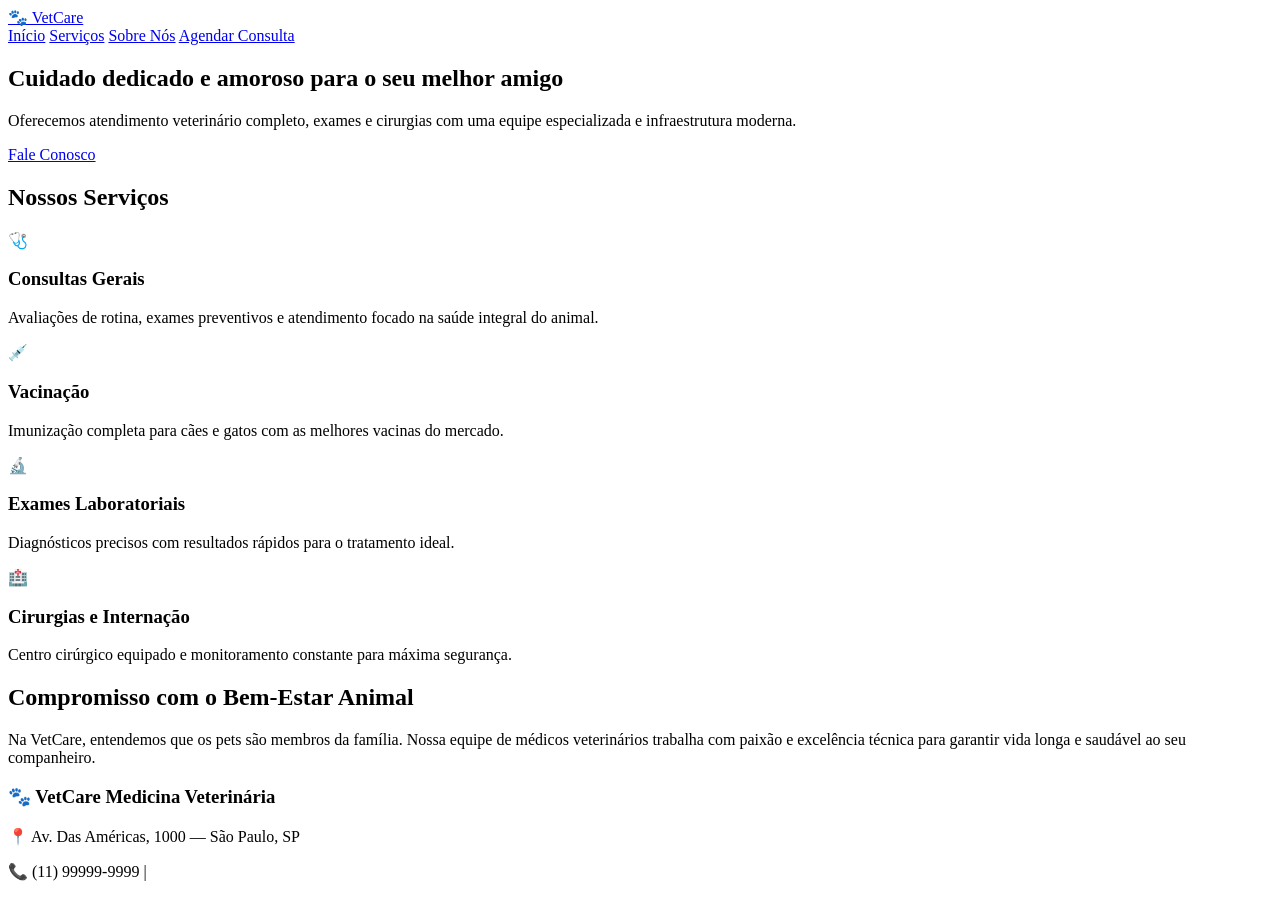
==== index.html @ dcefa380 "Create index.html" ====
<!DOCTYPE html>
<html lang="pt-BR">
<head>
  <meta charset="UTF-8">
  <meta name="viewport" content="width=device-width, initial-scale=1.0">
  <title>Clínica Veterinária Vida Pet</title>
  <link rel="stylesheet" href="style.css">
  <link rel="preconnect" href="https://fonts.googleapis.com">
  <link rel="preconnect" href="https://fonts.gstatic.com" crossorigin>
  <link href="https://fonts.googleapis.com/css2?family=Poppins:wght@300;400;600;700&display=swap" rel="stylesheet">
</head>
<body>

  <header class="header">
    <div class="container nav-container">
      <a href="#" class="logo">🐾 VetCare</a>
      <nav class="nav-links">
        <a href="#inicio">Início</a>
        <a href="#servicos">Serviços</a>
        <a href="#sobre">Sobre Nós</a>
        <a href="#contato" class="btn-primary">Agendar Consulta</a>
      </nav>
    </div>
  </header>

  <section id="inicio" class="hero">
    <div class="container hero-content">
      <h1>Cuidado dedicado e amoroso para o seu melhor amigo</h1>
      <p>Oferecemos atendimento veterinário completo, exames e cirurgias com uma equipe especializada e infraestrutura moderna.</p>
      <a href="#contato" class="btn-secondary">Fale Conosco</a>
    </div>
  </section>

  <section id="servicos" class="services">
    <div class="container">
      <h2 class="section-title">Nossos Serviços</h2>
      <div class="services-grid">
        
        <div class="service-card">
          <div class="icon">🩺</div>
          <h3>Consultas Gerais</h3>
          <p>Avaliações de rotina, exames preventivos e atendimento focado na saúde integral do animal.</p>
        </div>

        <div class="service-card">
          <div class="icon">💉</div>
          <h3>Vacinação</h3>
          <p>Imunização completa para cães e gatos com as melhores vacinas do mercado.</p>
        </div>

        <div class="service-card">
          <div class="icon">🔬</div>
          <h3>Exames Laboratoriais</h3>
          <p>Diagnósticos precisos com resultados rápidos para o tratamento ideal.</p>
        </div>

        <div class="service-card">
          <div class="icon">🏥</div>
          <h3>Cirurgias e Internação</h3>
          <p>Centro cirúrgico equipado e monitoramento constante para máxima segurança.</p>
        </div>

      </div>
    </div>
  </section>

  <section id="sobre" class="about">
    <div class="container about-content">
      <div class="about-text">
        <h2>Compromisso com o Bem-Estar Animal</h2>
        <p>Na VetCare, entendemos que os pets são membros da família. Nossa equipe de médicos veterinários trabalha com paixão e excelência técnica para garantir vida longa e saudável ao seu companheiro.</p>
      </div>
    </div>
  </section>

  <footer id="contato" class="footer">
    <div class="container footer-content">
      <div class="footer-info">
        <h3>🐾 VetCare Medicina Veterinária</h3>
        <p>📍 Av. Das Américas, 1000 — São Paulo, SP</p>
        <p>📞 (11) 99999-9999 |
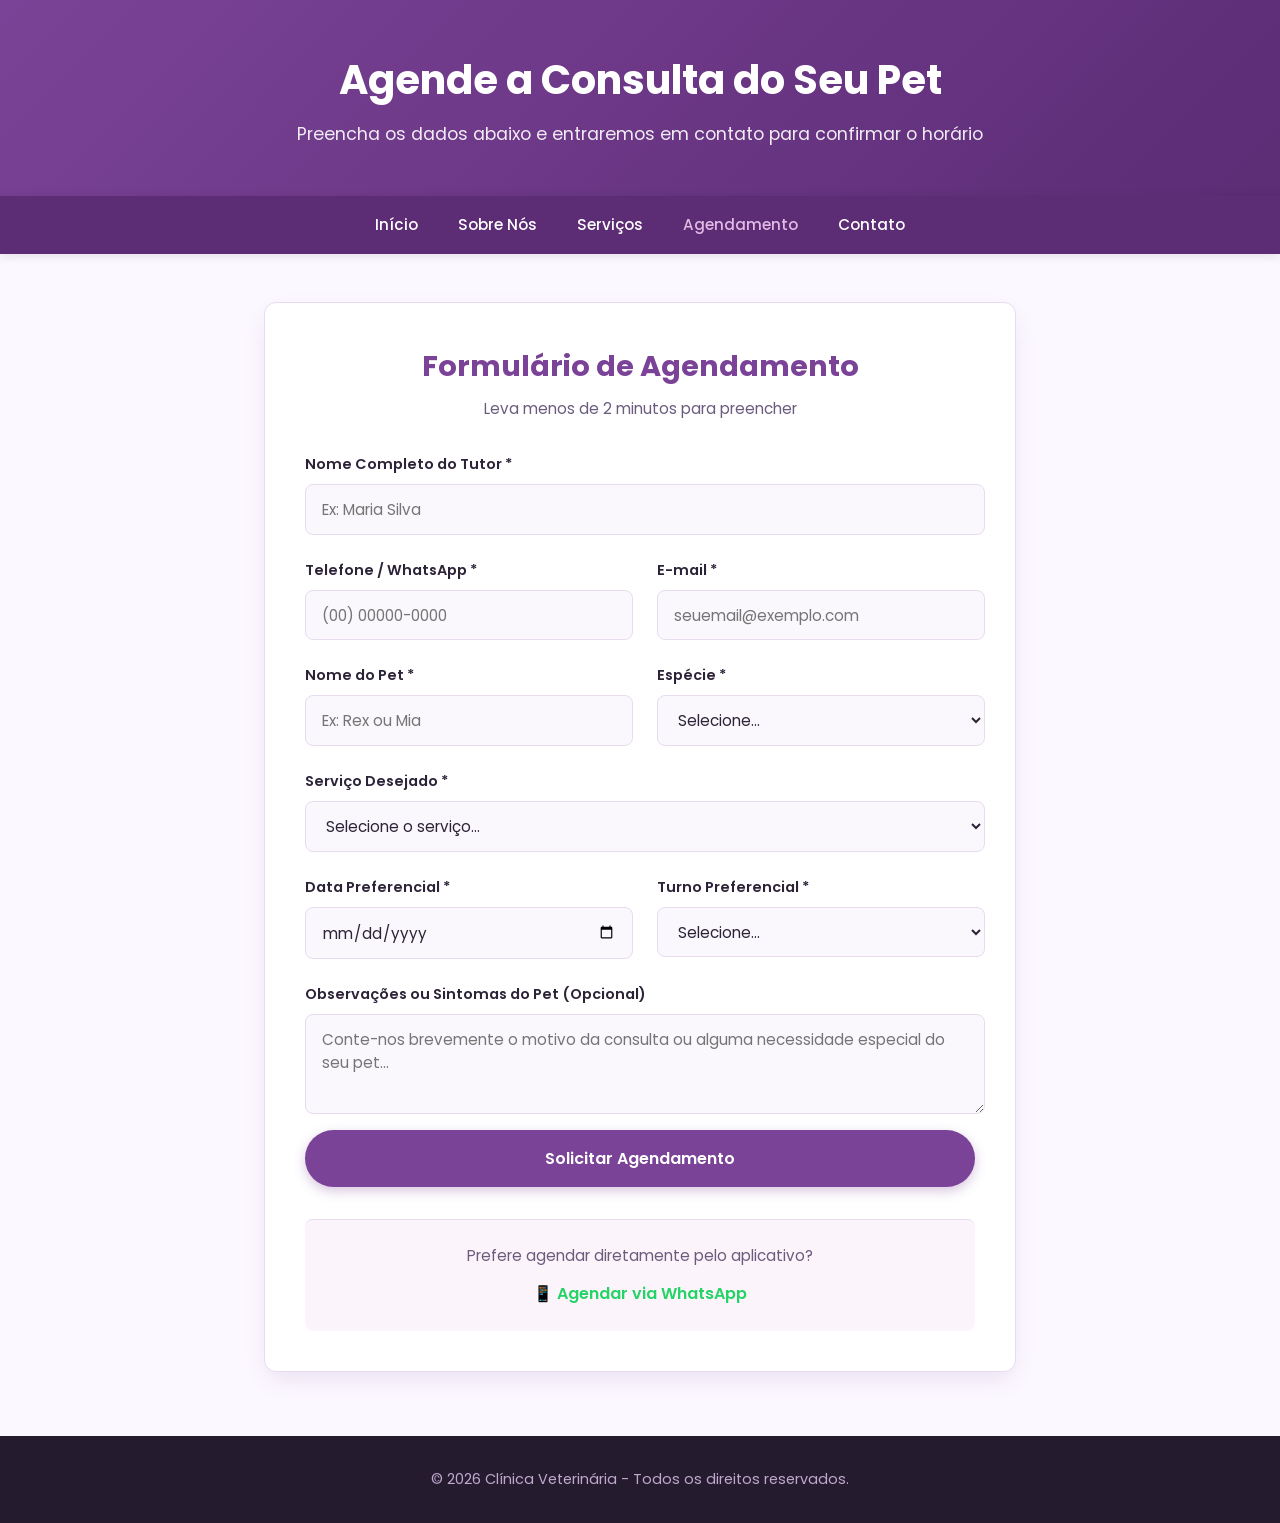
==== commit 62e81266: "Update index.html" ====
--- a/index.html
+++ b/index.html
@@ -1,81 +1,362 @@
 <!DOCTYPE html>
 <html lang="pt-BR">
 <head>
-  <meta charset="UTF-8">
-  <meta name="viewport" content="width=device-width, initial-scale=1.0">
-  <title>Clínica Veterinária Vida Pet</title>
-  <link rel="stylesheet" href="style.css">
-  <link rel="preconnect" href="https://fonts.googleapis.com">
-  <link rel="preconnect" href="https://fonts.gstatic.com" crossorigin>
-  <link href="https://fonts.googleapis.com/css2?family=Poppins:wght@300;400;600;700&display=swap" rel="stylesheet">
+    <meta charset="UTF-8">
+    <meta name="viewport" content="width=device-width, initial-scale=1.0">
+    <meta name="description" content="Agende uma consulta para o seu pet. Atendimento rápido e simplificado na nossa Clínica Veterinária.">
+    <title>Agendamento | Clínica Veterinária</title>
+    
+    <link rel="preconnect" href="https://fonts.googleapis.com">
+    <link rel="preconnect" href="https://fonts.gstatic.com" crossorigin>
+    <link href="https://fonts.googleapis.com/css2?family=Poppins:wght@400;500;600;700&display=swap" rel="stylesheet">
+
+    <style>
+        /* Variáveis Globais com Paleta Roxo & Lilás */
+        :root {
+            --primary-color: #7b4397;      /* Roxo principal */
+            --primary-dark: #5c2c75;       /* Roxo escuro */
+            --accent-color: #e0bbe4;       /* Lilás suave */
+            --bg-color: #fcf8ff;           /* Fundo com leve tom lilás */
+            --card-bg: #ffffff;
+            --text-main: #2d2338;          /* Texto principal */
+            --text-muted: #6b5c7e;         /* Texto secundário */
+            --border-color: #e8dcf0;       /* Borda lilás clara */
+            --shadow-sm: 0 4px 6px -1px rgba(123, 67, 151, 0.05);
+            --shadow-lg: 0 10px 25px -5px rgba(123, 67, 151, 0.15);
+            --radius: 12px;
+        }
+
+        * {
+            margin: 0;
+            padding: 0;
+            box-sizing: border-box;
+            font-family: 'Poppins', sans-serif;
+        }
+
+        body {
+            background-color: var(--bg-color);
+            color: var(--text-main);
+            line-height: 1.6;
+        }
+
+        /* Cabeçalho */
+        header {
+            background: linear-gradient(135deg, var(--primary-color), var(--primary-dark));
+            color: white;
+            padding: 3rem 1.5rem;
+            text-align: center;
+        }
+
+        header h1 {
+            font-size: 2.5rem;
+            font-weight: 700;
+            margin-bottom: 0.5rem;
+        }
+
+        header p {
+            font-size: 1.1rem;
+            opacity: 0.9;
+        }
+
+        /* Navegação */
+        nav {
+            background-color: var(--primary-dark);
+            padding: 1rem;
+            text-align: center;
+            position: sticky;
+            top: 0;
+            z-index: 100;
+            box-shadow: 0 2px 10px rgba(0,0,0,0.1);
+        }
+
+        nav a {
+            color: white;
+            text-decoration: none;
+            margin: 0 18px;
+            font-weight: 500;
+            font-size: 0.95rem;
+            transition: color 0.2s ease;
+        }
+
+        nav a:hover,
+        nav a.active {
+            color: var(--accent-color);
+        }
+
+        /* Estrutura Principal */
+        .container {
+            max-width: 800px;
+            margin: 3rem auto;
+            padding: 0 1.5rem;
+        }
+
+        .form-card {
+            background-color: var(--card-bg);
+            border-radius: var(--radius);
+            padding: 2.5rem;
+            box-shadow: var(--shadow-lg);
+            border: 1px solid var(--border-color);
+        }
+
+        .form-header {
+            text-align: center;
+            margin-bottom: 2rem;
+        }
+
+        .form-header h2 {
+            color: var(--primary-color);
+            font-size: 1.8rem;
+            margin-bottom: 0.5rem;
+        }
+
+        .form-header p {
+            color: var(--text-muted);
+            font-size: 0.95rem;
+        }
+
+        /* Formulário */
+        .form-grid {
+            display: grid;
+            grid-template-columns: 1fr 1fr;
+            gap: 1.5rem;
+        }
+
+        .form-group {
+            display: flex;
+            flex-direction: column;
+        }
+
+        .form-group.full-width {
+            grid-column: span 2;
+        }
+
+        label {
+            font-weight: 600;
+            font-size: 0.9rem;
+            margin-bottom: 0.5rem;
+            color: var(--text-main);
+        }
+
+        input, select, textarea {
+            padding: 0.8rem 1rem;
+            border: 1px solid var(--border-color);
+            border-radius: 8px;
+            font-size: 0.95rem;
+            color: var(--text-main);
+            background-color: #faf8fc;
+            transition: border-color 0.2s ease, box-shadow 0.2s ease, background-color 0.2s ease;
+            outline: none;
+        }
+
+        input:focus, select:focus, textarea:focus {
+            border-color: var(--primary-color);
+            background-color: #fff;
+            box-shadow: 0 0 0 3px rgba(123, 67, 151, 0.15);
+        }
+
+        textarea {
+            resize: vertical;
+            min-height: 100px;
+        }
+
+        /* Botão de Envio */
+        .submit-btn {
+            background-color: var(--primary-color);
+            color: white;
+            border: none;
+            padding: 1rem 2rem;
+            border-radius: 30px;
+            font-size: 1rem;
+            font-weight: 600;
+            cursor: pointer;
+            width: 100%;
+            margin-top: 1rem;
+            transition: background-color 0.2s ease, transform 0.2s ease;
+            box-shadow: 0 4px 12px rgba(123, 67, 151, 0.3);
+        }
+
+        .submit-btn:hover {
+            background-color: var(--primary-dark);
+            transform: translateY(-2px);
+        }
+
+        /* Alternativa do WhatsApp */
+        .whatsapp-opt {
+            text-align: center;
+            margin-top: 2rem;
+            padding-top: 1.5rem;
+            border-top: 1px solid var(--border-color);
+            background-color: rgba(224, 187, 228, 0.15);
+            border-radius: 8px;
+            padding: 1.5rem 1rem;
+        }
+
+        .whatsapp-opt p {
+            color: var(--text-muted);
+            font-size: 0.95rem;
+            margin-bottom: 0.8rem;
+        }
+
+        .whatsapp-btn {
+            display: inline-flex;
+            align-items: center;
+            gap: 0.5rem;
+            color: #25D366;
+            text-decoration: none;
+            font-weight: 600;
+            transition: opacity 0.2s ease;
+        }
+
+        .whatsapp-btn:hover {
+            opacity: 0.8;
+        }
+
+        /* Rodapé */
+        footer {
+            background-color: #251b2e;
+            color: #bfa8ce;
+            text-align: center;
+            padding: 2rem 1rem;
+            margin-top: 4rem;
+            font-size: 0.9rem;
+        }
+
+        /* Responsividade */
+        @media (max-width: 600px) {
+            .form-grid {
+                grid-template-columns: 1fr;
+            }
+
+            .form-group.full-width {
+                grid-column: span 1;
+            }
+
+            .form-card {
+                padding: 1.5rem;
+            }
+
+            header h1 {
+                font-size: 1.8rem;
+            }
+
+            nav a {
+                display: inline-block;
+                margin: 5px 10px;
+            }
+        }
+    </style>
 </head>
 <body>
 
-  <header class="header">
-    <div class="container nav-container">
-      <a href="#" class="logo">🐾 VetCare</a>
-      <nav class="nav-links">
-        <a href="#inicio">Início</a>
-        <a href="#servicos">Serviços</a>
-        <a href="#sobre">Sobre Nós</a>
-        <a href="#contato" class="btn-primary">Agendar Consulta</a>
-      </nav>
-    </div>
-  </header>
-
-  <section id="inicio" class="hero">
-    <div class="container hero-content">
-      <h1>Cuidado dedicado e amoroso para o seu melhor amigo</h1>
-      <p>Oferecemos atendimento veterinário completo, exames e cirurgias com uma equipe especializada e infraestrutura moderna.</p>
-      <a href="#contato" class="btn-secondary">Fale Conosco</a>
-    </div>
-  </section>
-
-  <section id="servicos" class="services">
-    <div class="container">
-      <h2 class="section-title">Nossos Serviços</h2>
-      <div class="services-grid">
+    <header>
+        <h1>Agende a Consulta do Seu Pet</h1>
+        <p>Preencha os dados abaixo e entraremos em contato para confirmar o horário</p>
+    </header>
+
+    <nav aria-label="Navegação Principal">
+        <a href="index.html">Início</a>
+        <a href="sobre.html">Sobre Nós</a>
+        <a href="servicos.html">Serviços</a>
+        <a href="agendamentos.html" class="active">Agendamento</a>
+        <a href="contato.html">Contato</a>
+    </nav>
+
+    <main class="container">
         
-        <div class="service-card">
-          <div class="icon">🩺</div>
-          <h3>Consultas Gerais</h3>
-          <p>Avaliações de rotina, exames preventivos e atendimento focado na saúde integral do animal.</p>
+        <div class="form-card">
+            <div class="form-header">
+                <h2>Formulário de Agendamento</h2>
+                <p>Leva menos de 2 minutos para preencher</p>
+            </div>
+
+            <form id="agendamentoForm" action="#" method="POST">
+                <div class="form-grid">
+                    
+                    <div class="form-group full-width">
+                        <label for="nome-tutor">Nome Completo do Tutor *</label>
+                        <input type="text" id="nome-tutor" name="nome-tutor" placeholder="Ex: Maria Silva" required>
+                    </div>
+
+                    <div class="form-group">
+                        <label for="telefone">Telefone / WhatsApp *</label>
+                        <input type="tel" id="telefone" name="telefone" placeholder="(00) 00000-0000" required>
+                    </div>
+
+                    <div class="form-group">
+                        <label for="email">E-mail *</label>
+                        <input type="email" id="email" name="email" placeholder="seuemail@exemplo.com" required>
+                    </div>
+
+                    <div class="form-group">
+                        <label for="nome-pet">Nome do Pet *</label>
+                        <input type="text" id="nome-pet" name="nome-pet" placeholder="Ex: Rex ou Mia" required>
+                    </div>
+
+                    <div class="form-group">
+                        <label for="especie">Espécie *</label>
+                        <select id="especie" name="especie" required>
+                            <option value="">Selecione...</option>
+                            <option value="Cão">Cão</option>
+                            <option value="Gato">Gato</option>
+                            <option value="Outro">Outro (Aves, Roedores, etc.)</option>
+                        </select>
+                    </div>
+
+                    <div class="form-group full-width">
+                        <label for="servico">Serviço Desejado *</label>
+                        <select id="servico" name="servico" required>
+                            <option value="">Selecione o serviço...</option>
+                            <option value="Consulta de Rotina">Consulta de Rotina</option>
+                            <option value="Vacinação">Vacinação</option>
+                            <option value="Exames Laboratoriais">Exames Laboratoriais</option>
+                            <option value="Cirurgia Geral">Cirurgia Geral</option>
+                            <option value="Estética e Banho">Estética e Banho</option>
+                            <option value="Outro">Outro serviço</option>
+                        </select>
+                    </div>
+
+                    <div class="form-group">
+                        <label for="data">Data Preferencial *</label>
+                        <input type="date" id="data" name="data" required>
+                    </div>
+
+                    <div class="form-group">
+                        <label for="horario">Turno Preferencial *</label>
+                        <select id="horario" name="horario" required>
+                            <option value="">Selecione...</option>
+                            <option value="Manhã">Manhã (08:00 - 12:00)</option>
+                            <option value="Tarde">Tarde (13:00 - 18:00)</option>
+                        </select>
+                    </div>
+
+                    <div class="form-group full-width">
+                        <label for="observacoes">Observações ou Sintomas do Pet (Opcional)</label>
+                        <textarea id="observacoes" name="observacoes" placeholder="Conte-nos brevemente o motivo da consulta ou alguma necessidade especial do seu pet..."></textarea>
+                    </div>
+
+                </div>
+
+                <button type="submit" class="submit-btn">Solicitar Agendamento</button>
+            </form>
+
+            <div class="whatsapp-opt">
+                <p>Prefere agendar diretamente pelo aplicativo?</p>
+                <a href="https://wa.me/5500000000000" class="whatsapp-btn" target="_blank" rel="noopener noreferrer">
+                    <span>📱 Agendar via WhatsApp</span>
+                </a>
+            </div>
         </div>
 
-        <div class="service-card">
-          <div class="icon">💉</div>
-          <h3>Vacinação</h3>
-          <p>Imunização completa para cães e gatos com as melhores vacinas do mercado.</p>
-        </div>
-
-        <div class="service-card">
-          <div class="icon">🔬</div>
-          <h3>Exames Laboratoriais</h3>
-          <p>Diagnósticos precisos com resultados rápidos para o tratamento ideal.</p>
-        </div>
-
-        <div class="service-card">
-          <div class="icon">🏥</div>
-          <h3>Cirurgias e Internação</h3>
-          <p>Centro cirúrgico equipado e monitoramento constante para máxima segurança.</p>
-        </div>
-
-      </div>
-    </div>
-  </section>
-
-  <section id="sobre" class="about">
-    <div class="container about-content">
-      <div class="about-text">
-        <h2>Compromisso com o Bem-Estar Animal</h2>
-        <p>Na VetCare, entendemos que os pets são membros da família. Nossa equipe de médicos veterinários trabalha com paixão e excelência técnica para garantir vida longa e saudável ao seu companheiro.</p>
-      </div>
-    </div>
-  </section>
-
-  <footer id="contato" class="footer">
-    <div class="container footer-content">
-      <div class="footer-info">
-        <h3>🐾 VetCare Medicina Veterinária</h3>
-        <p>📍 Av. Das Américas, 1000 — São Paulo, SP</p>
-        <p>📞 (11) 99999-9999 |
+    </main>
+
+    <footer>
+        <p>&copy; 2026 Clínica Veterinária - Todos os direitos reservados.</p>
+    </footer>
+
+    <script>
+        const today = new Date().toISOString().split('T')[0];
+        document.getElementById('data').setAttribute('min', today);
+    </script>
+
+</body>
+</html>
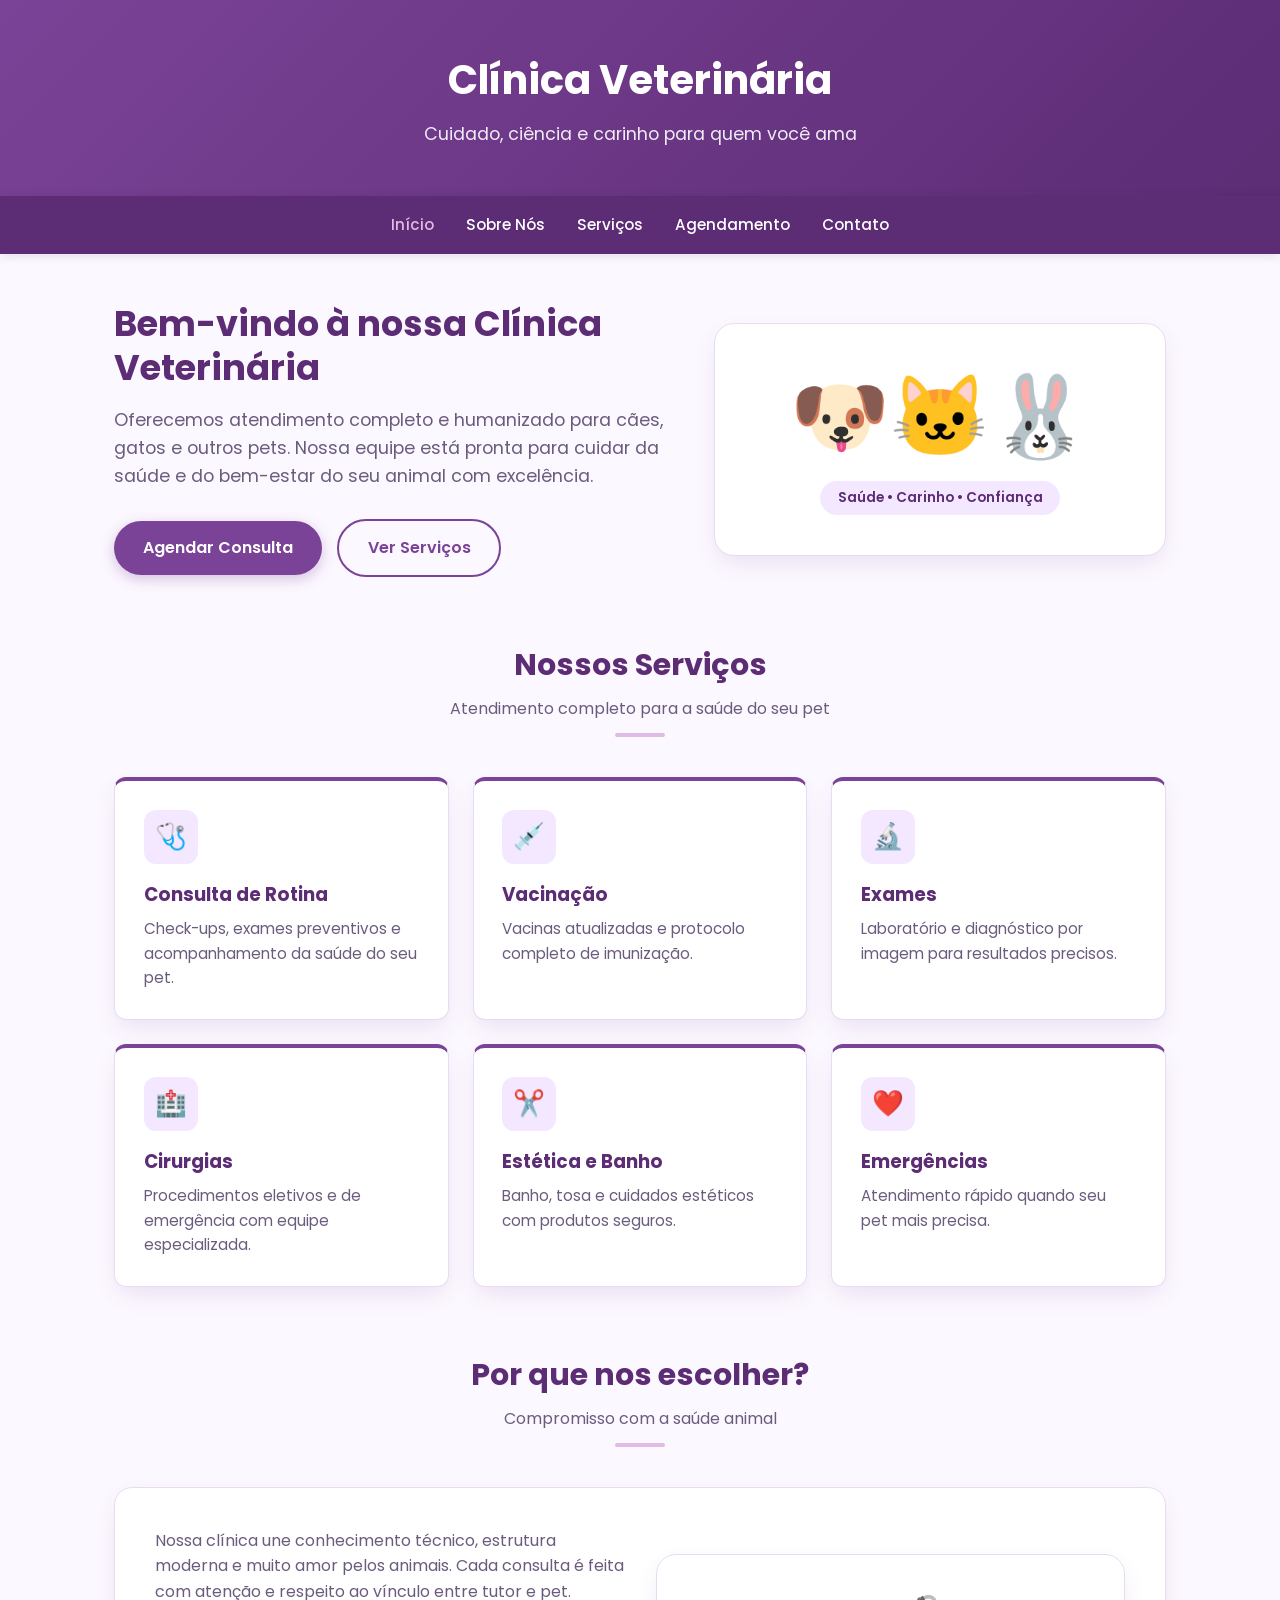
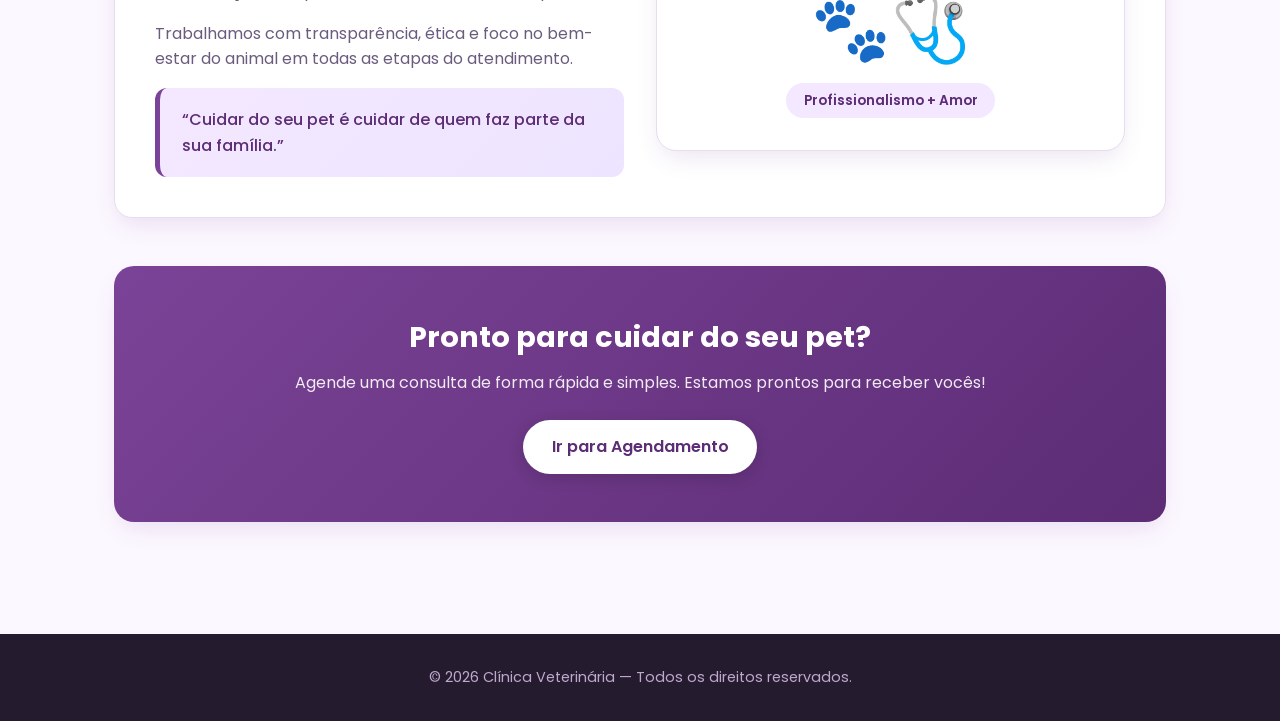
==== commit a26f4e62: "Update index.html" ====
--- a/index.html
+++ b/index.html
@@ -3,360 +3,132 @@
 <head>
     <meta charset="UTF-8">
     <meta name="viewport" content="width=device-width, initial-scale=1.0">
-    <meta name="description" content="Agende uma consulta para o seu pet. Atendimento rápido e simplificado na nossa Clínica Veterinária.">
-    <title>Agendamento | Clínica Veterinária</title>
+    <meta name="description" content="Clínica Veterinária - Cuidado e saúde para o seu pet com amor e profissionalismo.">
+    <title>Início | Clínica Veterinária</title>
     
     <link rel="preconnect" href="https://fonts.googleapis.com">
     <link rel="preconnect" href="https://fonts.gstatic.com" crossorigin>
     <link href="https://fonts.googleapis.com/css2?family=Poppins:wght@400;500;600;700&display=swap" rel="stylesheet">
-
-    <style>
-        /* Variáveis Globais com Paleta Roxo & Lilás */
-        :root {
-            --primary-color: #7b4397;      /* Roxo principal */
-            --primary-dark: #5c2c75;       /* Roxo escuro */
-            --accent-color: #e0bbe4;       /* Lilás suave */
-            --bg-color: #fcf8ff;           /* Fundo com leve tom lilás */
-            --card-bg: #ffffff;
-            --text-main: #2d2338;          /* Texto principal */
-            --text-muted: #6b5c7e;         /* Texto secundário */
-            --border-color: #e8dcf0;       /* Borda lilás clara */
-            --shadow-sm: 0 4px 6px -1px rgba(123, 67, 151, 0.05);
-            --shadow-lg: 0 10px 25px -5px rgba(123, 67, 151, 0.15);
-            --radius: 12px;
-        }
-
-        * {
-            margin: 0;
-            padding: 0;
-            box-sizing: border-box;
-            font-family: 'Poppins', sans-serif;
-        }
-
-        body {
-            background-color: var(--bg-color);
-            color: var(--text-main);
-            line-height: 1.6;
-        }
-
-        /* Cabeçalho */
-        header {
-            background: linear-gradient(135deg, var(--primary-color), var(--primary-dark));
-            color: white;
-            padding: 3rem 1.5rem;
-            text-align: center;
-        }
-
-        header h1 {
-            font-size: 2.5rem;
-            font-weight: 700;
-            margin-bottom: 0.5rem;
-        }
-
-        header p {
-            font-size: 1.1rem;
-            opacity: 0.9;
-        }
-
-        /* Navegação */
-        nav {
-            background-color: var(--primary-dark);
-            padding: 1rem;
-            text-align: center;
-            position: sticky;
-            top: 0;
-            z-index: 100;
-            box-shadow: 0 2px 10px rgba(0,0,0,0.1);
-        }
-
-        nav a {
-            color: white;
-            text-decoration: none;
-            margin: 0 18px;
-            font-weight: 500;
-            font-size: 0.95rem;
-            transition: color 0.2s ease;
-        }
-
-        nav a:hover,
-        nav a.active {
-            color: var(--accent-color);
-        }
-
-        /* Estrutura Principal */
-        .container {
-            max-width: 800px;
-            margin: 3rem auto;
-            padding: 0 1.5rem;
-        }
-
-        .form-card {
-            background-color: var(--card-bg);
-            border-radius: var(--radius);
-            padding: 2.5rem;
-            box-shadow: var(--shadow-lg);
-            border: 1px solid var(--border-color);
-        }
-
-        .form-header {
-            text-align: center;
-            margin-bottom: 2rem;
-        }
-
-        .form-header h2 {
-            color: var(--primary-color);
-            font-size: 1.8rem;
-            margin-bottom: 0.5rem;
-        }
-
-        .form-header p {
-            color: var(--text-muted);
-            font-size: 0.95rem;
-        }
-
-        /* Formulário */
-        .form-grid {
-            display: grid;
-            grid-template-columns: 1fr 1fr;
-            gap: 1.5rem;
-        }
-
-        .form-group {
-            display: flex;
-            flex-direction: column;
-        }
-
-        .form-group.full-width {
-            grid-column: span 2;
-        }
-
-        label {
-            font-weight: 600;
-            font-size: 0.9rem;
-            margin-bottom: 0.5rem;
-            color: var(--text-main);
-        }
-
-        input, select, textarea {
-            padding: 0.8rem 1rem;
-            border: 1px solid var(--border-color);
-            border-radius: 8px;
-            font-size: 0.95rem;
-            color: var(--text-main);
-            background-color: #faf8fc;
-            transition: border-color 0.2s ease, box-shadow 0.2s ease, background-color 0.2s ease;
-            outline: none;
-        }
-
-        input:focus, select:focus, textarea:focus {
-            border-color: var(--primary-color);
-            background-color: #fff;
-            box-shadow: 0 0 0 3px rgba(123, 67, 151, 0.15);
-        }
-
-        textarea {
-            resize: vertical;
-            min-height: 100px;
-        }
-
-        /* Botão de Envio */
-        .submit-btn {
-            background-color: var(--primary-color);
-            color: white;
-            border: none;
-            padding: 1rem 2rem;
-            border-radius: 30px;
-            font-size: 1rem;
-            font-weight: 600;
-            cursor: pointer;
-            width: 100%;
-            margin-top: 1rem;
-            transition: background-color 0.2s ease, transform 0.2s ease;
-            box-shadow: 0 4px 12px rgba(123, 67, 151, 0.3);
-        }
-
-        .submit-btn:hover {
-            background-color: var(--primary-dark);
-            transform: translateY(-2px);
-        }
-
-        /* Alternativa do WhatsApp */
-        .whatsapp-opt {
-            text-align: center;
-            margin-top: 2rem;
-            padding-top: 1.5rem;
-            border-top: 1px solid var(--border-color);
-            background-color: rgba(224, 187, 228, 0.15);
-            border-radius: 8px;
-            padding: 1.5rem 1rem;
-        }
-
-        .whatsapp-opt p {
-            color: var(--text-muted);
-            font-size: 0.95rem;
-            margin-bottom: 0.8rem;
-        }
-
-        .whatsapp-btn {
-            display: inline-flex;
-            align-items: center;
-            gap: 0.5rem;
-            color: #25D366;
-            text-decoration: none;
-            font-weight: 600;
-            transition: opacity 0.2s ease;
-        }
-
-        .whatsapp-btn:hover {
-            opacity: 0.8;
-        }
-
-        /* Rodapé */
-        footer {
-            background-color: #251b2e;
-            color: #bfa8ce;
-            text-align: center;
-            padding: 2rem 1rem;
-            margin-top: 4rem;
-            font-size: 0.9rem;
-        }
-
-        /* Responsividade */
-        @media (max-width: 600px) {
-            .form-grid {
-                grid-template-columns: 1fr;
-            }
-
-            .form-group.full-width {
-                grid-column: span 1;
-            }
-
-            .form-card {
-                padding: 1.5rem;
-            }
-
-            header h1 {
-                font-size: 1.8rem;
-            }
-
-            nav a {
-                display: inline-block;
-                margin: 5px 10px;
-            }
-        }
-    </style>
+    <link rel="stylesheet" href="style.css">
 </head>
 <body>
 
     <header>
-        <h1>Agende a Consulta do Seu Pet</h1>
-        <p>Preencha os dados abaixo e entraremos em contato para confirmar o horário</p>
+        <h1>Clínica Veterinária</h1>
+        <p>Cuidado, ciência e carinho para quem você ama</p>
     </header>
 
     <nav aria-label="Navegação Principal">
-        <a href="index.html">Início</a>
+        <a href="index.html" class="active">Início</a>
         <a href="sobre.html">Sobre Nós</a>
         <a href="servicos.html">Serviços</a>
-        <a href="agendamentos.html" class="active">Agendamento</a>
+        <a href="agendamentos.html">Agendamento</a>
         <a href="contato.html">Contato</a>
     </nav>
 
     <main class="container">
-        
-        <div class="form-card">
-            <div class="form-header">
-                <h2>Formulário de Agendamento</h2>
-                <p>Leva menos de 2 minutos para preencher</p>
+
+        <!-- Hero -->
+        <section class="hero">
+            <div class="hero-text">
+                <h2>Bem-vindo à nossa Clínica Veterinária</h2>
+                <p>
+                    Oferecemos atendimento completo e humanizado para cães, gatos e outros pets. 
+                    Nossa equipe está pronta para cuidar da saúde e do bem-estar do seu animal com excelência.
+                </p>
+                <div>
+                    <a href="agendamentos.html" class="btn">Agendar Consulta</a>
+                    <a href="servicos.html" class="btn btn-outline">Ver Serviços</a>
+                </div>
+            </div>
+            <div class="hero-visual">
+                <div class="hero-emoji">🐶🐱🐰</div>
+                <div class="hero-badge">Saúde • Carinho • Confiança</div>
+            </div>
+        </section>
+
+        <!-- Serviços em destaque -->
+        <section style="margin-top: 4rem;">
+            <div class="section-title">
+                <h2>Nossos Serviços</h2>
+                <p>Atendimento completo para a saúde do seu pet</p>
+                <div class="linha"></div>
             </div>
 
-            <form id="agendamentoForm" action="#" method="POST">
-                <div class="form-grid">
-                    
-                    <div class="form-group full-width">
-                        <label for="nome-tutor">Nome Completo do Tutor *</label>
-                        <input type="text" id="nome-tutor" name="nome-tutor" placeholder="Ex: Maria Silva" required>
+            <div class="servicos-grid">
+                <div class="card">
+                    <div class="card-icon">🩺</div>
+                    <h3>Consulta de Rotina</h3>
+                    <p>Check-ups, exames preventivos e acompanhamento da saúde do seu pet.</p>
+                </div>
+                <div class="card">
+                    <div class="card-icon">💉</div>
+                    <h3>Vacinação</h3>
+                    <p>Vacinas atualizadas e protocolo completo de imunização.</p>
+                </div>
+                <div class="card">
+                    <div class="card-icon">🔬</div>
+                    <h3>Exames</h3>
+                    <p>Laboratório e diagnóstico por imagem para resultados precisos.</p>
+                </div>
+                <div class="card">
+                    <div class="card-icon">🏥</div>
+                    <h3>Cirurgias</h3>
+                    <p>Procedimentos eletivos e de emergência com equipe especializada.</p>
+                </div>
+                <div class="card">
+                    <div class="card-icon">✂️</div>
+                    <h3>Estética e Banho</h3>
+                    <p>Banho, tosa e cuidados estéticos com produtos seguros.</p>
+                </div>
+                <div class="card">
+                    <div class="card-icon">❤️</div>
+                    <h3>Emergências</h3>
+                    <p>Atendimento rápido quando seu pet mais precisa.</p>
+                </div>
+            </div>
+        </section>
+
+        <!-- Sobre resumido -->
+        <section style="margin-top: 4rem;">
+            <div class="section-title">
+                <h2>Por que nos escolher?</h2>
+                <p>Compromisso com a saúde animal</p>
+                <div class="linha"></div>
+            </div>
+
+            <div class="sobre-box">
+                <div class="sobre-texto">
+                    <p>
+                        Nossa clínica une conhecimento técnico, estrutura moderna e muito amor pelos animais. 
+                        Cada consulta é feita com atenção e respeito ao vínculo entre tutor e pet.
+                    </p>
+                    <p>
+                        Trabalhamos com transparência, ética e foco no bem-estar do animal em todas as etapas do atendimento.
+                    </p>
+                    <div class="destaque">
+                        “Cuidar do seu pet é cuidar de quem faz parte da sua família.”
                     </div>
+                </div>
+                <div class="hero-visual" style="padding: 2rem;">
+                    <div class="hero-emoji" style="font-size: 4rem;">🐾🩺</div>
+                    <div class="hero-badge">Profissionalismo + Amor</div>
+                </div>
+            </div>
+        </section>
 
-                    <div class="form-group">
-                        <label for="telefone">Telefone / WhatsApp *</label>
-                        <input type="tel" id="telefone" name="telefone" placeholder="(00) 00000-0000" required>
-                    </div>
-
-                    <div class="form-group">
-                        <label for="email">E-mail *</label>
-                        <input type="email" id="email" name="email" placeholder="seuemail@exemplo.com" required>
-                    </div>
-
-                    <div class="form-group">
-                        <label for="nome-pet">Nome do Pet *</label>
-                        <input type="text" id="nome-pet" name="nome-pet" placeholder="Ex: Rex ou Mia" required>
-                    </div>
-
-                    <div class="form-group">
-                        <label for="especie">Espécie *</label>
-                        <select id="especie" name="especie" required>
-                            <option value="">Selecione...</option>
-                            <option value="Cão">Cão</option>
-                            <option value="Gato">Gato</option>
-                            <option value="Outro">Outro (Aves, Roedores, etc.)</option>
-                        </select>
-                    </div>
-
-                    <div class="form-group full-width">
-                        <label for="servico">Serviço Desejado *</label>
-                        <select id="servico" name="servico" required>
-                            <option value="">Selecione o serviço...</option>
-                            <option value="Consulta de Rotina">Consulta de Rotina</option>
-                            <option value="Vacinação">Vacinação</option>
-                            <option value="Exames Laboratoriais">Exames Laboratoriais</option>
-                            <option value="Cirurgia Geral">Cirurgia Geral</option>
-                            <option value="Estética e Banho">Estética e Banho</option>
-                            <option value="Outro">Outro serviço</option>
-                        </select>
-                    </div>
-
-                    <div class="form-group">
-                        <label for="data">Data Preferencial *</label>
-                        <input type="date" id="data" name="data" required>
-                    </div>
-
-                    <div class="form-group">
-                        <label for="horario">Turno Preferencial *</label>
-                        <select id="horario" name="horario" required>
-                            <option value="">Selecione...</option>
-                            <option value="Manhã">Manhã (08:00 - 12:00)</option>
-                            <option value="Tarde">Tarde (13:00 - 18:00)</option>
-                        </select>
-                    </div>
-
-                    <div class="form-group full-width">
-                        <label for="observacoes">Observações ou Sintomas do Pet (Opcional)</label>
-                        <textarea id="observacoes" name="observacoes" placeholder="Conte-nos brevemente o motivo da consulta ou alguma necessidade especial do seu pet..."></textarea>
-                    </div>
-
-                </div>
-
-                <button type="submit" class="submit-btn">Solicitar Agendamento</button>
-            </form>
-
-            <div class="whatsapp-opt">
-                <p>Prefere agendar diretamente pelo aplicativo?</p>
-                <a href="https://wa.me/5500000000000" class="whatsapp-btn" target="_blank" rel="noopener noreferrer">
-                    <span>📱 Agendar via WhatsApp</span>
-                </a>
-            </div>
+        <!-- CTA -->
+        <div class="cta-box">
+            <h2>Pronto para cuidar do seu pet?</h2>
+            <p>Agende uma consulta de forma rápida e simples. Estamos prontos para receber vocês!</p>
+            <a href="agendamentos.html" class="btn">Ir para Agendamento</a>
         </div>
 
     </main>
 
     <footer>
-        <p>&copy; 2026 Clínica Veterinária - Todos os direitos reservados.</p>
+        <p>&copy; 2026 Clínica Veterinária — Todos os direitos reservados.</p>
     </footer>
-
-    <script>
-        const today = new Date().toISOString().split('T')[0];
-        document.getElementById('data').setAttribute('min', today);
-    </script>
 
 </body>
 </html>
--- a/style.css
+++ b/style.css
@@ -0,0 +1,474 @@
+/* ========================================
+   Clínica Veterinária - style.css
+   Tema Roxo & Lilás
+======================================== */
+
+:root {
+    --primary-color: #7b4397;
+    --primary-dark: #5c2c75;
+    --accent-color: #e0bbe4;
+    --bg-color: #fcf8ff;
+    --card-bg: #ffffff;
+    --text-main: #2d2338;
+    --text-muted: #6b5c7e;
+    --border-color: #e8dcf0;
+    --shadow-sm: 0 4px 6px -1px rgba(123, 67, 151, 0.05);
+    --shadow-lg: 0 10px 25px -5px rgba(123, 67, 151, 0.15);
+    --radius: 12px;
+}
+
+* {
+    margin: 0;
+    padding: 0;
+    box-sizing: border-box;
+    font-family: 'Poppins', sans-serif;
+}
+
+html {
+    scroll-behavior: smooth;
+}
+
+body {
+    background-color: var(--bg-color);
+    color: var(--text-main);
+    line-height: 1.6;
+}
+
+/* ===== Header ===== */
+header {
+    background: linear-gradient(135deg, var(--primary-color), var(--primary-dark));
+    color: white;
+    padding: 3rem 1.5rem;
+    text-align: center;
+}
+
+header h1 {
+    font-size: 2.5rem;
+    font-weight: 700;
+    margin-bottom: 0.5rem;
+}
+
+header p {
+    font-size: 1.1rem;
+    opacity: 0.9;
+    max-width: 600px;
+    margin: 0 auto;
+}
+
+/* ===== Nav ===== */
+nav {
+    background-color: var(--primary-dark);
+    padding: 1rem;
+    text-align: center;
+    position: sticky;
+    top: 0;
+    z-index: 100;
+    box-shadow: 0 2px 10px rgba(0,0,0,0.1);
+}
+
+nav a {
+    color: white;
+    text-decoration: none;
+    margin: 0 14px;
+    font-weight: 500;
+    font-size: 0.95rem;
+    transition: color 0.2s ease;
+}
+
+nav a:hover,
+nav a.active {
+    color: var(--accent-color);
+}
+
+/* ===== Container ===== */
+.container {
+    max-width: 1100px;
+    margin: 0 auto;
+    padding: 3rem 1.5rem;
+}
+
+.container-form {
+    max-width: 800px;
+    margin: 3rem auto;
+    padding: 0 1.5rem;
+}
+
+/* ===== Hero (Início) ===== */
+.hero {
+    display: grid;
+    grid-template-columns: 1.1fr 0.9fr;
+    gap: 3rem;
+    align-items: center;
+    margin-bottom: 1rem;
+}
+
+.hero-text h2 {
+    font-size: 2.2rem;
+    color: var(--primary-dark);
+    margin-bottom: 1rem;
+    line-height: 1.25;
+}
+
+.hero-text p {
+    color: var(--text-muted);
+    font-size: 1.1rem;
+    margin-bottom: 1.8rem;
+}
+
+.hero-visual {
+    background: var(--card-bg);
+    border-radius: 20px;
+    padding: 2.5rem;
+    text-align: center;
+    box-shadow: var(--shadow-lg);
+    border: 1px solid var(--border-color);
+}
+
+.hero-emoji {
+    font-size: 5rem;
+    line-height: 1.3;
+}
+
+.hero-badge {
+    display: inline-block;
+    background: #f3e8ff;
+    color: var(--primary-dark);
+    padding: 0.4rem 1.1rem;
+    border-radius: 50px;
+    font-size: 0.85rem;
+    font-weight: 600;
+    margin-top: 0.8rem;
+}
+
+/* ===== Botões ===== */
+.btn {
+    display: inline-flex;
+    align-items: center;
+    gap: 0.5rem;
+    background: var(--primary-color);
+    color: white;
+    padding: 0.9rem 1.8rem;
+    border-radius: 30px;
+    text-decoration: none;
+    font-weight: 600;
+    font-size: 1rem;
+    transition: all 0.25s ease;
+    border: none;
+    cursor: pointer;
+    box-shadow: 0 4px 14px rgba(123, 67, 151, 0.3);
+}
+
+.btn:hover {
+    background: var(--primary-dark);
+    transform: translateY(-2px);
+}
+
+.btn-outline {
+    background: transparent;
+    color: var(--primary-color);
+    border: 2px solid var(--primary-color);
+    box-shadow: none;
+    margin-left: 0.7rem;
+}
+
+.btn-outline:hover {
+    background: var(--primary-color);
+    color: white;
+}
+
+/* ===== Seção Título ===== */
+.section-title {
+    text-align: center;
+    margin-bottom: 2.5rem;
+}
+
+.section-title h2 {
+    font-size: 1.9rem;
+    color: var(--primary-dark);
+    margin-bottom: 0.4rem;
+}
+
+.section-title p {
+    color: var(--text-muted);
+}
+
+.section-title .linha {
+    width: 50px;
+    height: 4px;
+    background: var(--accent-color);
+    margin: 0.7rem auto 0;
+    border-radius: 4px;
+}
+
+/* ===== Cards Serviços ===== */
+.servicos-grid {
+    display: grid;
+    grid-template-columns: repeat(auto-fit, minmax(260px, 1fr));
+    gap: 1.5rem;
+}
+
+.card {
+    background: var(--card-bg);
+    border-radius: var(--radius);
+    padding: 1.8rem;
+    box-shadow: var(--shadow-lg);
+    border: 1px solid var(--border-color);
+    border-top: 4px solid var(--primary-color);
+    transition: transform 0.25s ease, box-shadow 0.25s ease;
+}
+
+.card:hover {
+    transform: translateY(-6px);
+    box-shadow: 0 16px 35px -8px rgba(123, 67, 151, 0.2);
+}
+
+.card-icon {
+    width: 54px;
+    height: 54px;
+    background: #f3e8ff;
+    border-radius: 12px;
+    display: flex;
+    align-items: center;
+    justify-content: center;
+    font-size: 1.6rem;
+    margin-bottom: 1rem;
+}
+
+.card h3 {
+    font-size: 1.15rem;
+    color: var(--primary-dark);
+    margin-bottom: 0.5rem;
+}
+
+.card p {
+    color: var(--text-muted);
+    font-size: 0.95rem;
+}
+
+/* ===== Sobre ===== */
+.sobre-box {
+    background: var(--card-bg);
+    border-radius: 18px;
+    padding: 2.5rem;
+    box-shadow: var(--shadow-lg);
+    border: 1px solid var(--border-color);
+    display: grid;
+    grid-template-columns: 1fr 1fr;
+    gap: 2rem;
+    align-items: center;
+}
+
+.sobre-texto p {
+    color: var(--text-muted);
+    margin-bottom: 1rem;
+}
+
+.destaque {
+    background: linear-gradient(135deg, #f3e8ff, #ede4ff);
+    padding: 1.2rem 1.4rem;
+    border-radius: 12px;
+    border-left: 5px solid var(--primary-color);
+    font-weight: 500;
+    color: var(--primary-dark);
+}
+
+/* ===== CTA ===== */
+.cta-box {
+    background: linear-gradient(135deg, var(--primary-color), var(--primary-dark));
+    border-radius: 20px;
+    padding: 3rem 2rem;
+    text-align: center;
+    color: white;
+    margin-top: 3rem;
+    box-shadow: var(--shadow-lg);
+}
+
+.cta-box h2 {
+    font-size: 1.8rem;
+    margin-bottom: 0.6rem;
+}
+
+.cta-box p {
+    opacity: 0.9;
+    margin-bottom: 1.5rem;
+}
+
+.cta-box .btn {
+    background: white;
+    color: var(--primary-dark);
+    box-shadow: 0 4px 15px rgba(0,0,0,0.15);
+}
+
+.cta-box .btn:hover {
+    background: var(--accent-color);
+}
+
+/* ===== Formulário (Agendamento) ===== */
+.form-card {
+    background-color: var(--card-bg);
+    border-radius: var(--radius);
+    padding: 2.5rem;
+    box-shadow: var(--shadow-lg);
+    border: 1px solid var(--border-color);
+}
+
+.form-header {
+    text-align: center;
+    margin-bottom: 2rem;
+}
+
+.form-header h2 {
+    color: var(--primary-color);
+    font-size: 1.8rem;
+    margin-bottom: 0.5rem;
+}
+
+.form-header p {
+    color: var(--text-muted);
+    font-size: 0.95rem;
+}
+
+.form-grid {
+    display: grid;
+    grid-template-columns: 1fr 1fr;
+    gap: 1.5rem;
+}
+
+.form-group {
+    display: flex;
+    flex-direction: column;
+}
+
+.form-group.full-width {
+    grid-column: span 2;
+}
+
+label {
+    font-weight: 600;
+    font-size: 0.9rem;
+    margin-bottom: 0.5rem;
+    color: var(--text-main);
+}
+
+input, select, textarea {
+    padding: 0.8rem 1rem;
+    border: 1px solid var(--border-color);
+    border-radius: 8px;
+    font-size: 0.95rem;
+    color: var(--text-main);
+    background-color: #faf8fc;
+    transition: border-color 0.2s ease, box-shadow 0.2s ease, background-color 0.2s ease;
+    outline: none;
+}
+
+input:focus, select:focus, textarea:focus {
+    border-color: var(--primary-color);
+    background-color: #fff;
+    box-shadow: 0 0 0 3px rgba(123, 67, 151, 0.15);
+}
+
+textarea {
+    resize: vertical;
+    min-height: 100px;
+}
+
+.submit-btn {
+    background-color: var(--primary-color);
+    color: white;
+    border: none;
+    padding: 1rem 2rem;
+    border-radius: 30px;
+    font-size: 1rem;
+    font-weight: 600;
+    cursor: pointer;
+    width: 100%;
+    margin-top: 1rem;
+    transition: background-color 0.2s ease, transform 0.2s ease;
+    box-shadow: 0 4px 12px rgba(123, 67, 151, 0.3);
+}
+
+.submit-btn:hover {
+    background-color: var(--primary-dark);
+    transform: translateY(-2px);
+}
+
+.whatsapp-opt {
+    text-align: center;
+    margin-top: 2rem;
+    padding-top: 1.5rem;
+    border-top: 1px solid var(--border-color);
+}
+
+.whatsapp-opt p {
+    color: var(--text-muted);
+    font-size: 0.95rem;
+    margin-bottom: 0.8rem;
+}
+
+.whatsapp-btn {
+    display: inline-flex;
+    align-items: center;
+    gap: 0.5rem;
+    color: #25D366;
+    text-decoration: none;
+    font-weight: 600;
+    transition: opacity 0.2s ease;
+}
+
+.whatsapp-btn:hover {
+    opacity: 0.8;
+}
+
+/* ===== Footer ===== */
+footer {
+    background-color: #251b2e;
+    color: #bfa8ce;
+    text-align: center;
+    padding: 2rem 1rem;
+    margin-top: 4rem;
+    font-size: 0.9rem;
+}
+
+/* ===== Responsivo ===== */
+@media (max-width: 900px) {
+    .hero {
+        grid-template-columns: 1fr;
+        text-align: center;
+    }
+
+    .hero-text h2 {
+        font-size: 1.8rem;
+    }
+
+    .btn-outline {
+        margin-left: 0;
+        margin-top: 0.8rem;
+    }
+
+    .sobre-box {
+        grid-template-columns: 1fr;
+    }
+}
+
+@media (max-width: 600px) {
+    header h1 {
+        font-size: 1.8rem;
+    }
+
+    nav a {
+        display: inline-block;
+        margin: 5px 10px;
+    }
+
+    .form-grid {
+        grid-template-columns: 1fr;
+    }
+
+    .form-group.full-width {
+        grid-column: span 1;
+    }
+
+    .form-card {
+        padding: 1.5rem;
+    }
+}
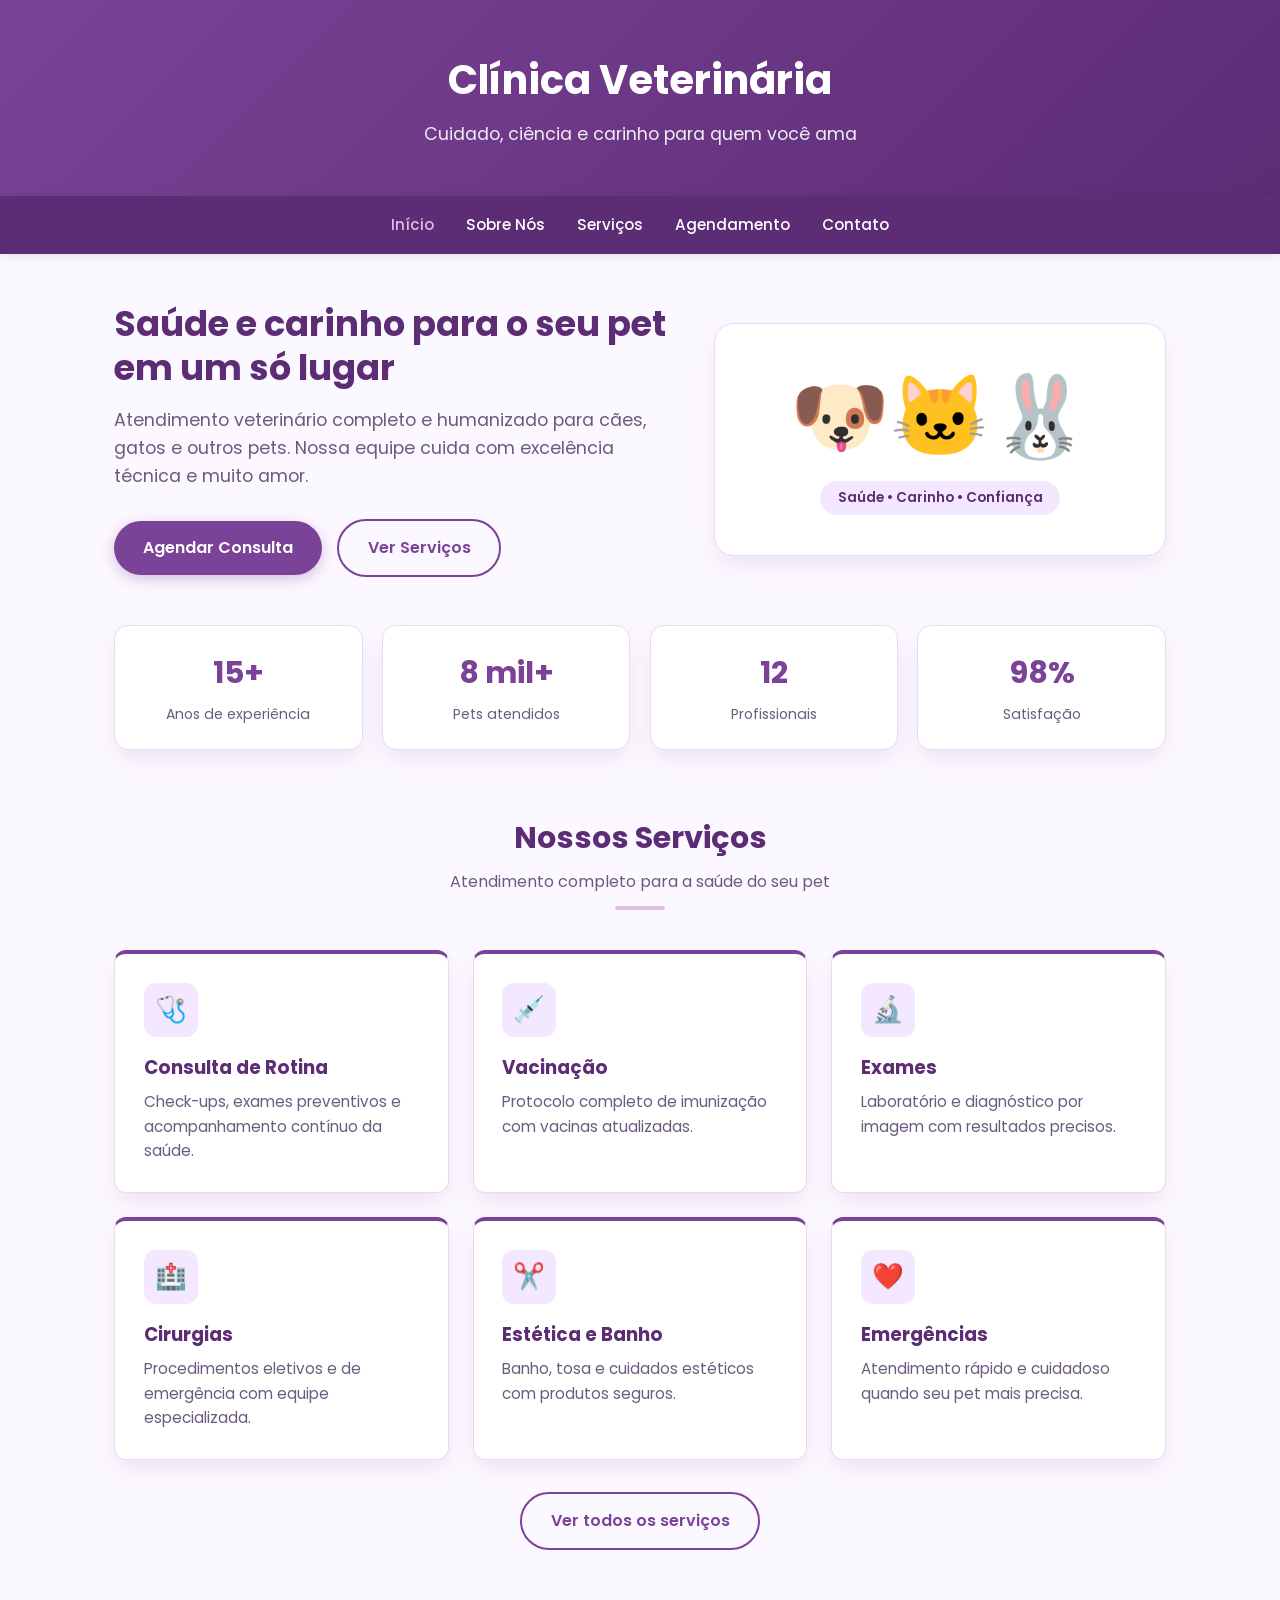
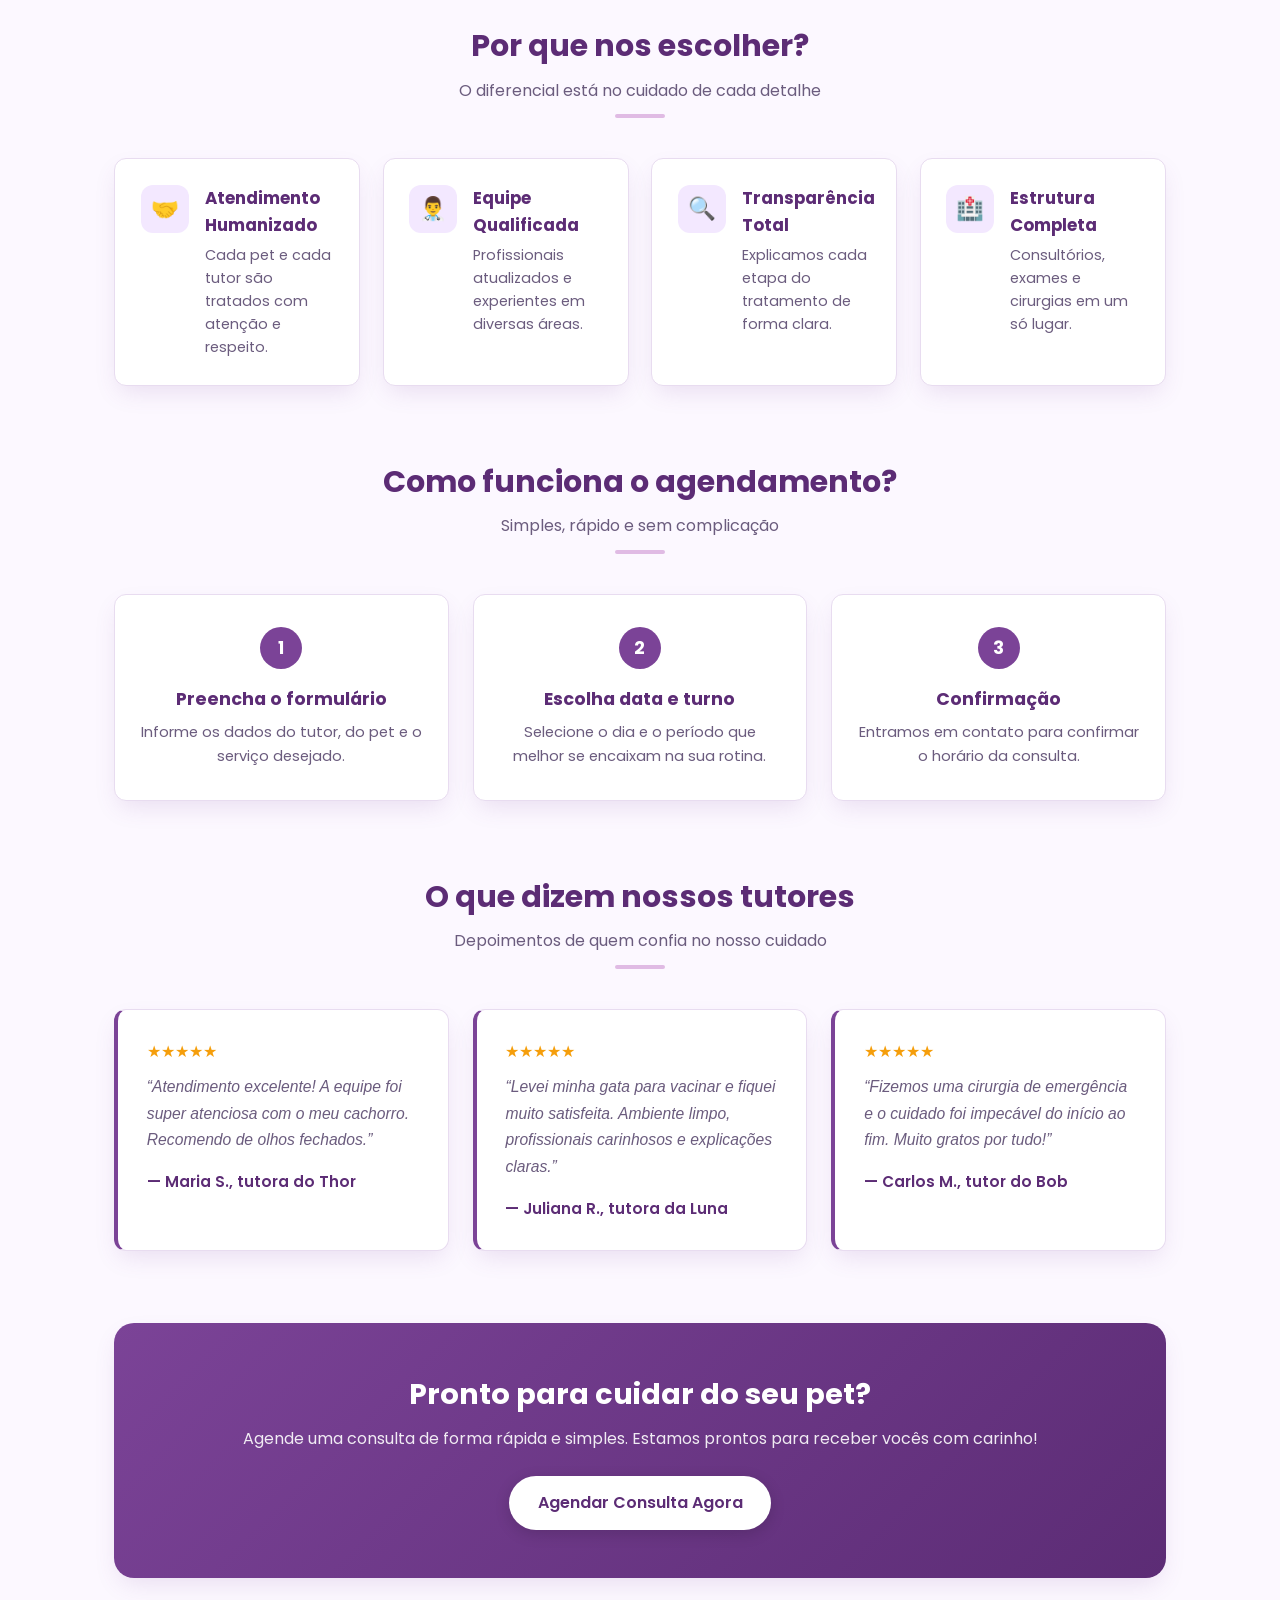
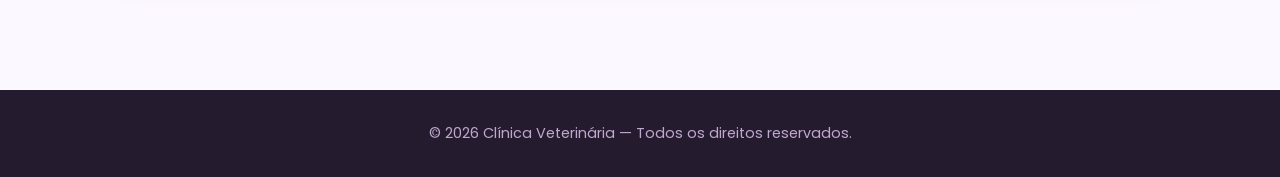
==== commit 29ec4434: "Update index.html" ====
--- a/index.html
+++ b/index.html
@@ -10,6 +10,140 @@
     <link rel="preconnect" href="https://fonts.gstatic.com" crossorigin>
     <link href="https://fonts.googleapis.com/css2?family=Poppins:wght@400;500;600;700&display=swap" rel="stylesheet">
     <link rel="stylesheet" href="style.css">
+    <style>
+        .stats-bar {
+            display: grid;
+            grid-template-columns: repeat(4, 1fr);
+            gap: 1.2rem;
+            margin: 3rem 0 1rem;
+        }
+        .stat-item {
+            background: var(--card-bg);
+            border-radius: 14px;
+            padding: 1.4rem 1rem;
+            text-align: center;
+            box-shadow: var(--shadow-lg);
+            border: 1px solid var(--border-color);
+        }
+        .stat-item strong {
+            display: block;
+            font-size: 1.9rem;
+            color: var(--primary-color);
+            margin-bottom: 0.25rem;
+        }
+        .stat-item span {
+            color: var(--text-muted);
+            font-size: 0.88rem;
+        }
+
+        .beneficios-grid {
+            display: grid;
+            grid-template-columns: repeat(auto-fit, minmax(240px, 1fr));
+            gap: 1.4rem;
+        }
+        .beneficio {
+            background: var(--card-bg);
+            border-radius: var(--radius);
+            padding: 1.6rem;
+            box-shadow: var(--shadow-lg);
+            border: 1px solid var(--border-color);
+            display: flex;
+            gap: 1rem;
+            align-items: flex-start;
+        }
+        .beneficio-icon {
+            width: 48px;
+            height: 48px;
+            min-width: 48px;
+            background: #f3e8ff;
+            border-radius: 12px;
+            display: flex;
+            align-items: center;
+            justify-content: center;
+            font-size: 1.4rem;
+        }
+        .beneficio h3 {
+            color: var(--primary-dark);
+            font-size: 1.05rem;
+            margin-bottom: 0.35rem;
+        }
+        .beneficio p {
+            color: var(--text-muted);
+            font-size: 0.9rem;
+        }
+
+        .passos {
+            display: grid;
+            grid-template-columns: repeat(3, 1fr);
+            gap: 1.5rem;
+            margin-top: 1rem;
+        }
+        .passo {
+            background: var(--card-bg);
+            border-radius: var(--radius);
+            padding: 2rem 1.5rem;
+            text-align: center;
+            box-shadow: var(--shadow-lg);
+            border: 1px solid var(--border-color);
+        }
+        .passo-num {
+            width: 42px;
+            height: 42px;
+            background: var(--primary-color);
+            color: white;
+            border-radius: 50%;
+            display: flex;
+            align-items: center;
+            justify-content: center;
+            font-weight: 700;
+            font-size: 1.1rem;
+            margin: 0 auto 1rem;
+        }
+        .passo h3 {
+            color: var(--primary-dark);
+            font-size: 1.1rem;
+            margin-bottom: 0.5rem;
+        }
+        .passo p {
+            color: var(--text-muted);
+            font-size: 0.92rem;
+        }
+
+        .depoimentos {
+            display: grid;
+            grid-template-columns: repeat(auto-fit, minmax(280px, 1fr));
+            gap: 1.5rem;
+        }
+        .depoimento {
+            background: var(--card-bg);
+            border-radius: var(--radius);
+            padding: 1.8rem;
+            box-shadow: var(--shadow-lg);
+            border: 1px solid var(--border-color);
+            border-left: 4px solid var(--primary-color);
+        }
+        .depoimento p {
+            color: var(--text-muted);
+            font-size: 0.98rem;
+            font-style: italic;
+            margin-bottom: 1rem;
+            line-height: 1.7;
+        }
+        .depoimento .autor {
+            font-weight: 600;
+            color: var(--primary-dark);
+            font-size: 0.95rem;
+        }
+        .depoimento .estrelas {
+            color: #f59e0b;
+            margin-bottom: 0.6rem;
+        }
+
+        @media (max-width: 800px) {
+            .stats-bar { grid-template-columns: 1fr 1fr; }
+            .passos { grid-template-columns: 1fr; }
+        }
+    </style>
 </head>
 <body>
 
@@ -28,13 +162,13 @@
 
     <main class="container">
 
-        <!-- Hero -->
+        <!-- HERO -->
         <section class="hero">
             <div class="hero-text">
-                <h2>Bem-vindo à nossa Clínica Veterinária</h2>
+                <h2>Saúde e carinho para o seu pet em um só lugar</h2>
                 <p>
-                    Oferecemos atendimento completo e humanizado para cães, gatos e outros pets. 
-                    Nossa equipe está pronta para cuidar da saúde e do bem-estar do seu animal com excelência.
+                    Atendimento veterinário completo e humanizado para cães, gatos e outros pets. 
+                    Nossa equipe cuida com excelência técnica e muito amor.
                 </p>
                 <div>
                     <a href="agendamentos.html" class="btn">Agendar Consulta</a>
@@ -47,7 +181,27 @@
             </div>
         </section>
 
-        <!-- Serviços em destaque -->
+        <!-- NÚMEROS -->
+        <div class="stats-bar">
+            <div class="stat-item">
+                <strong>15+</strong>
+                <span>Anos de experiência</span>
+            </div>
+            <div class="stat-item">
+                <strong>8 mil+</strong>
+                <span>Pets atendidos</span>
+            </div>
+            <div class="stat-item">
+                <strong>12</strong>
+                <span>Profissionais</span>
+            </div>
+            <div class="stat-item">
+                <strong>98%</strong>
+                <span>Satisfação</span>
+            </div>
+        </div>
+
+        <!-- SERVIÇOS -->
         <section style="margin-top: 4rem;">
             <div class="section-title">
                 <h2>Nossos Serviços</h2>
@@ -59,17 +213,17 @@
                 <div class="card">
                     <div class="card-icon">🩺</div>
                     <h3>Consulta de Rotina</h3>
-                    <p>Check-ups, exames preventivos e acompanhamento da saúde do seu pet.</p>
+                    <p>Check-ups, exames preventivos e acompanhamento contínuo da saúde.</p>
                 </div>
                 <div class="card">
                     <div class="card-icon">💉</div>
                     <h3>Vacinação</h3>
-                    <p>Vacinas atualizadas e protocolo completo de imunização.</p>
+                    <p>Protocolo completo de imunização com vacinas atualizadas.</p>
                 </div>
                 <div class="card">
                     <div class="card-icon">🔬</div>
                     <h3>Exames</h3>
-                    <p>Laboratório e diagnóstico por imagem para resultados precisos.</p>
+                    <p>Laboratório e diagnóstico por imagem com resultados precisos.</p>
                 </div>
                 <div class="card">
                     <div class="card-icon">🏥</div>
@@ -84,44 +238,114 @@
                 <div class="card">
                     <div class="card-icon">❤️</div>
                     <h3>Emergências</h3>
-                    <p>Atendimento rápido quando seu pet mais precisa.</p>
-                </div>
-            </div>
-        </section>
-
-        <!-- Sobre resumido -->
-        <section style="margin-top: 4rem;">
+                    <p>Atendimento rápido e cuidadoso quando seu pet mais precisa.</p>
+                </div>
+            </div>
+
+            <div style="text-align: center; margin-top: 2rem;">
+                <a href="servicos.html" class="btn btn-outline" style="margin-left: 0;">Ver todos os serviços</a>
+            </div>
+        </section>
+
+        <!-- POR QUE ESCOLHER -->
+        <section style="margin-top: 4.5rem;">
             <div class="section-title">
                 <h2>Por que nos escolher?</h2>
-                <p>Compromisso com a saúde animal</p>
+                <p>O diferencial está no cuidado de cada detalhe</p>
                 <div class="linha"></div>
             </div>
 
-            <div class="sobre-box">
-                <div class="sobre-texto">
-                    <p>
-                        Nossa clínica une conhecimento técnico, estrutura moderna e muito amor pelos animais. 
-                        Cada consulta é feita com atenção e respeito ao vínculo entre tutor e pet.
-                    </p>
-                    <p>
-                        Trabalhamos com transparência, ética e foco no bem-estar do animal em todas as etapas do atendimento.
-                    </p>
-                    <div class="destaque">
-                        “Cuidar do seu pet é cuidar de quem faz parte da sua família.”
+            <div class="beneficios-grid">
+                <div class="beneficio">
+                    <div class="beneficio-icon">🤝</div>
+                    <div>
+                        <h3>Atendimento Humanizado</h3>
+                        <p>Cada pet e cada tutor são tratados com atenção e respeito.</p>
                     </div>
                 </div>
-                <div class="hero-visual" style="padding: 2rem;">
-                    <div class="hero-emoji" style="font-size: 4rem;">🐾🩺</div>
-                    <div class="hero-badge">Profissionalismo + Amor</div>
-                </div>
-            </div>
-        </section>
-
-        <!-- CTA -->
-        <div class="cta-box">
+                <div class="beneficio">
+                    <div class="beneficio-icon">👨‍⚕️</div>
+                    <div>
+                        <h3>Equipe Qualificada</h3>
+                        <p>Profissionais atualizados e experientes em diversas áreas.</p>
+                    </div>
+                </div>
+                <div class="beneficio">
+                    <div class="beneficio-icon">🔍</div>
+                    <div>
+                        <h3>Transparência Total</h3>
+                        <p>Explicamos cada etapa do tratamento de forma clara.</p>
+                    </div>
+                </div>
+                <div class="beneficio">
+                    <div class="beneficio-icon">🏥</div>
+                    <div>
+                        <h3>Estrutura Completa</h3>
+                        <p>Consultórios, exames e cirurgias em um só lugar.</p>
+                    </div>
+                </div>
+            </div>
+        </section>
+
+        <!-- COMO FUNCIONA -->
+        <section style="margin-top: 4.5rem;">
+            <div class="section-title">
+                <h2>Como funciona o agendamento?</h2>
+                <p>Simples, rápido e sem complicação</p>
+                <div class="linha"></div>
+            </div>
+
+            <div class="passos">
+                <div class="passo">
+                    <div class="passo-num">1</div>
+                    <h3>Preencha o formulário</h3>
+                    <p>Informe os dados do tutor, do pet e o serviço desejado.</p>
+                </div>
+                <div class="passo">
+                    <div class="passo-num">2</div>
+                    <h3>Escolha data e turno</h3>
+                    <p>Selecione o dia e o período que melhor se encaixam na sua rotina.</p>
+                </div>
+                <div class="passo">
+                    <div class="passo-num">3</div>
+                    <h3>Confirmação</h3>
+                    <p>Entramos em contato para confirmar o horário da consulta.</p>
+                </div>
+            </div>
+        </section>
+
+        <!-- DEPOIMENTOS -->
+        <section style="margin-top: 4.5rem;">
+            <div class="section-title">
+                <h2>O que dizem nossos tutores</h2>
+                <p>Depoimentos de quem confia no nosso cuidado</p>
+                <div class="linha"></div>
+            </div>
+
+            <div class="depoimentos">
+                <div class="depoimento">
+                    <div class="estrelas">★★★★★</div>
+                    <p>“Atendimento excelente! A equipe foi super atenciosa com o meu cachorro. Recomendo de olhos fechados.”</p>
+                    <div class="autor">— Maria S., tutora do Thor</div>
+                </div>
+                <div class="depoimento">
+                    <div class="estrelas">★★★★★</div>
+                    <p>“Levei minha gata para vacinar e fiquei muito satisfeita. Ambiente limpo, profissionais carinhosos e explicações claras.”</p>
+                    <div class="autor">— Juliana R., tutora da Luna</div>
+                </div>
+                <div class="depoimento">
+                    <div class="estrelas">★★★★★</div>
+                    <p>“Fizemos uma cirurgia de emergência e o cuidado foi impecável do início ao fim. Muito gratos por tudo!”</p>
+                    <div class="autor">— Carlos M., tutor do Bob</div>
+                </div>
+            </div>
+        </section>
+
+        <!-- CTA FINAL -->
+        <div class="cta-box" style="margin-top: 4.5rem;">
             <h2>Pronto para cuidar do seu pet?</h2>
-            <p>Agende uma consulta de forma rápida e simples. Estamos prontos para receber vocês!</p>
-            <a href="agendamentos.html" class="btn">Ir para Agendamento</a>
+            <p>Agende uma consulta de forma rápida e simples. Estamos prontos para receber vocês com carinho!</p>
+            <a href="agendamentos.html" class="btn">Agendar Consulta Agora</a>
         </div>
 
     </main>
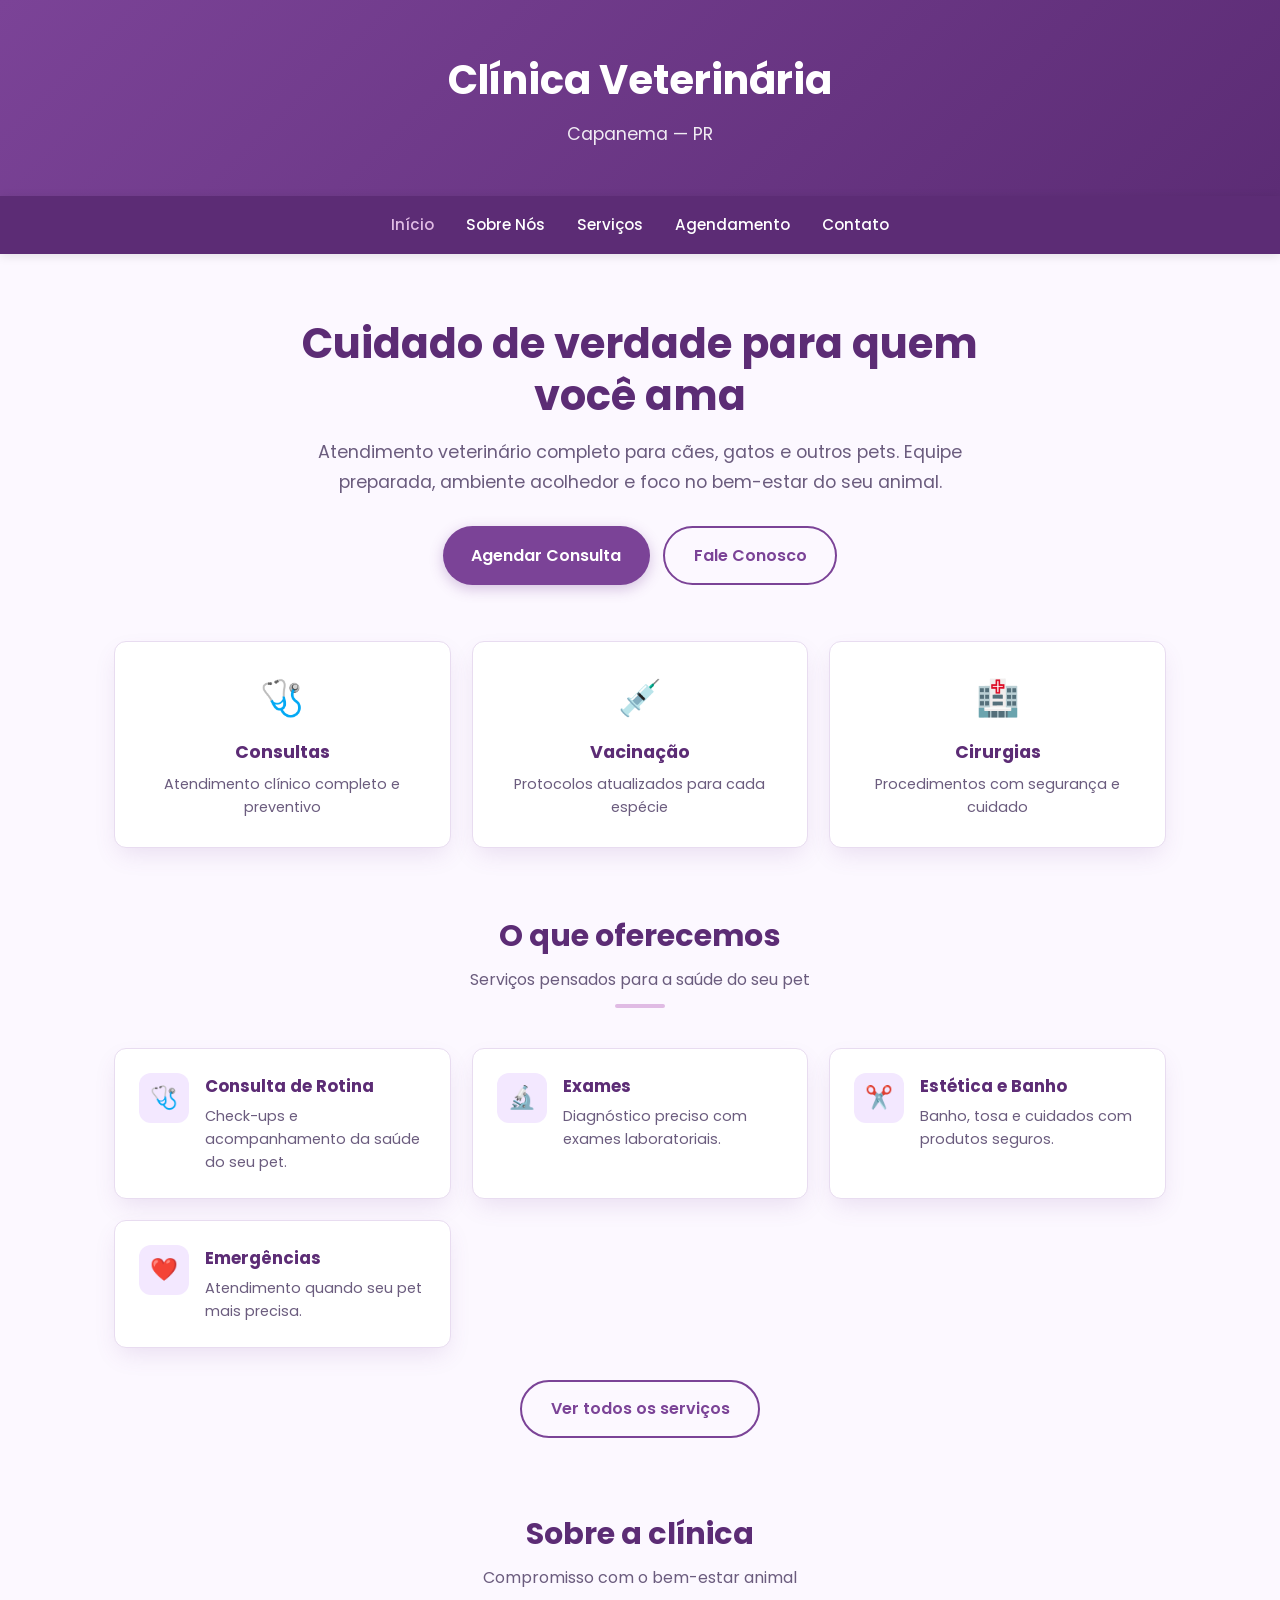
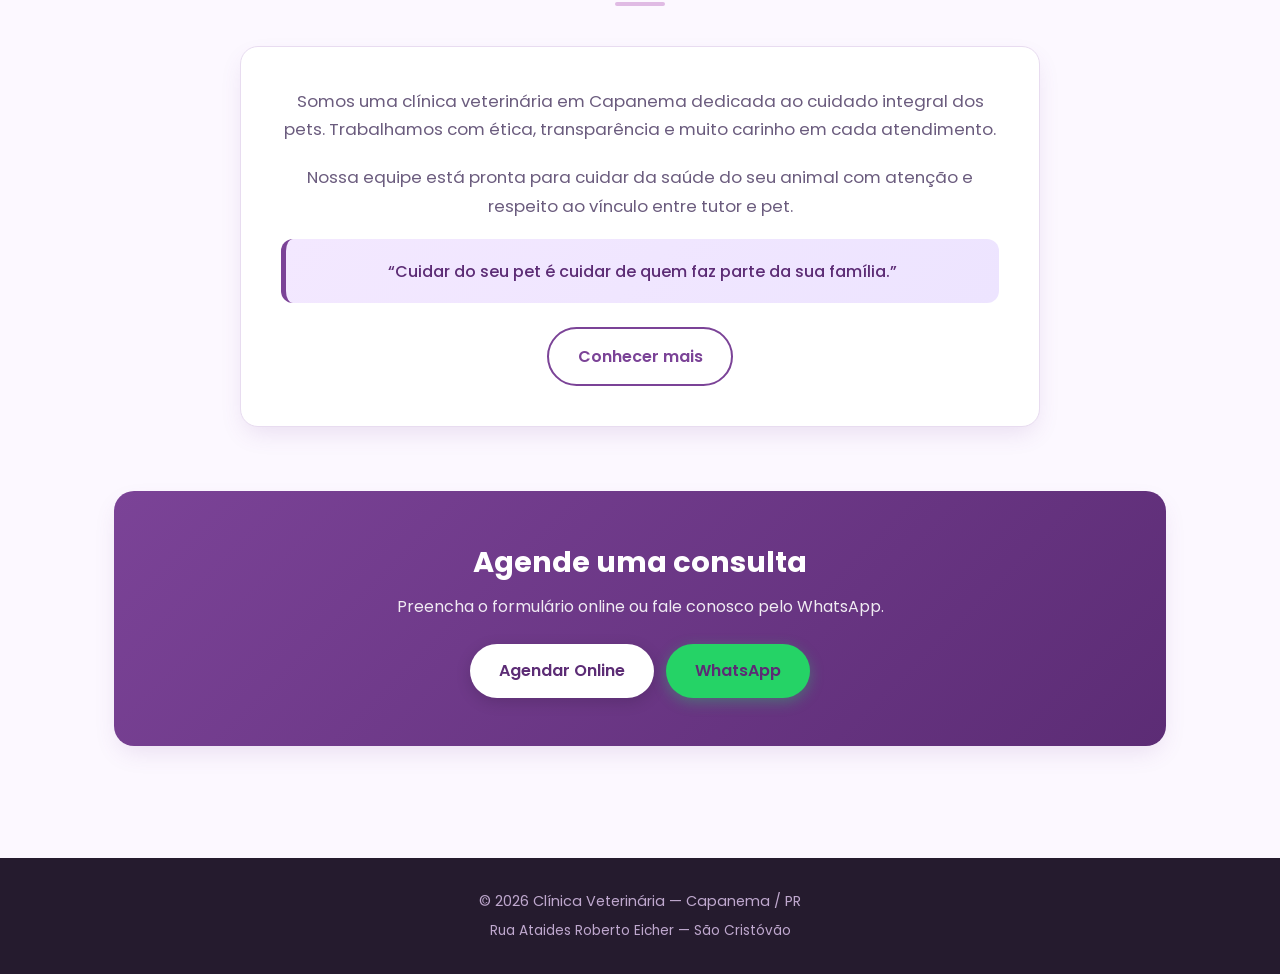
==== commit 6c89d4a3: "Update index.html" ====
--- a/index.html
+++ b/index.html
@@ -3,7 +3,7 @@
 <head>
     <meta charset="UTF-8">
     <meta name="viewport" content="width=device-width, initial-scale=1.0">
-    <meta name="description" content="Clínica Veterinária - Cuidado e saúde para o seu pet com amor e profissionalismo.">
+    <meta name="description" content="Clínica Veterinária em Capanema - PR. Cuidado e saúde para o seu pet.">
     <title>Início | Clínica Veterinária</title>
     
     <link rel="preconnect" href="https://fonts.googleapis.com">
@@ -11,50 +11,71 @@
     <link href="https://fonts.googleapis.com/css2?family=Poppins:wght@400;500;600;700&display=swap" rel="stylesheet">
     <link rel="stylesheet" href="style.css">
     <style>
-        .stats-bar {
+        .hero-limpo {
+            text-align: center;
+            max-width: 720px;
+            margin: 0 auto 3.5rem;
+            padding-top: 1rem;
+        }
+        .hero-limpo h2 {
+            font-size: clamp(1.9rem, 4.5vw, 2.6rem);
+            color: var(--primary-dark);
+            line-height: 1.25;
+            margin-bottom: 1rem;
+        }
+        .hero-limpo p {
+            color: var(--text-muted);
+            font-size: 1.1rem;
+            margin-bottom: 1.8rem;
+            line-height: 1.7;
+        }
+        .hero-botoes {
+            display: flex;
+            flex-wrap: wrap;
+            gap: 0.8rem;
+            justify-content: center;
+        }
+        .hero-botoes .btn-outline { margin-left: 0; }
+
+        .destaques {
             display: grid;
-            grid-template-columns: repeat(4, 1fr);
-            gap: 1.2rem;
-            margin: 3rem 0 1rem;
-        }
-        .stat-item {
+            grid-template-columns: repeat(3, 1fr);
+            gap: 1.3rem;
+            margin-bottom: 4rem;
+        }
+        .destaque-item {
             background: var(--card-bg);
-            border-radius: 14px;
-            padding: 1.4rem 1rem;
+            border-radius: var(--radius);
+            padding: 1.8rem 1.4rem;
             text-align: center;
             box-shadow: var(--shadow-lg);
             border: 1px solid var(--border-color);
         }
-        .stat-item strong {
-            display: block;
-            font-size: 1.9rem;
-            color: var(--primary-color);
-            margin-bottom: 0.25rem;
-        }
-        .stat-item span {
-            color: var(--text-muted);
-            font-size: 0.88rem;
-        }
-
-        .beneficios-grid {
+        .destaque-item .icone { font-size: 2.2rem; margin-bottom: 0.7rem; }
+        .destaque-item h3 { color: var(--primary-dark); font-size: 1.1rem; margin-bottom: 0.4rem; }
+        .destaque-item p { color: var(--text-muted); font-size: 0.9rem; }
+
+        .servicos-home {
             display: grid;
-            grid-template-columns: repeat(auto-fit, minmax(240px, 1fr));
-            gap: 1.4rem;
-        }
-        .beneficio {
+            grid-template-columns: repeat(auto-fit, minmax(280px, 1fr));
+            gap: 1.3rem;
+        }
+        .servico-item {
             background: var(--card-bg);
             border-radius: var(--radius);
-            padding: 1.6rem;
+            padding: 1.5rem;
             box-shadow: var(--shadow-lg);
             border: 1px solid var(--border-color);
             display: flex;
             gap: 1rem;
             align-items: flex-start;
-        }
-        .beneficio-icon {
-            width: 48px;
-            height: 48px;
-            min-width: 48px;
+            transition: transform 0.25s ease;
+        }
+        .servico-item:hover { transform: translateY(-4px); }
+        .servico-item .icone {
+            width: 50px;
+            height: 50px;
+            min-width: 50px;
             background: #f3e8ff;
             border-radius: 12px;
             display: flex;
@@ -62,86 +83,28 @@
             justify-content: center;
             font-size: 1.4rem;
         }
-        .beneficio h3 {
-            color: var(--primary-dark);
-            font-size: 1.05rem;
-            margin-bottom: 0.35rem;
-        }
-        .beneficio p {
-            color: var(--text-muted);
-            font-size: 0.9rem;
-        }
-
-        .passos {
-            display: grid;
-            grid-template-columns: repeat(3, 1fr);
-            gap: 1.5rem;
-            margin-top: 1rem;
-        }
-        .passo {
+        .servico-item h3 { color: var(--primary-dark); font-size: 1.05rem; margin-bottom: 0.3rem; }
+        .servico-item p { color: var(--text-muted); font-size: 0.9rem; }
+
+        .bloco-sobre {
             background: var(--card-bg);
-            border-radius: var(--radius);
-            padding: 2rem 1.5rem;
-            text-align: center;
+            border-radius: 18px;
+            padding: 2.5rem;
             box-shadow: var(--shadow-lg);
             border: 1px solid var(--border-color);
-        }
-        .passo-num {
-            width: 42px;
-            height: 42px;
-            background: var(--primary-color);
-            color: white;
-            border-radius: 50%;
-            display: flex;
-            align-items: center;
-            justify-content: center;
-            font-weight: 700;
-            font-size: 1.1rem;
-            margin: 0 auto 1rem;
-        }
-        .passo h3 {
-            color: var(--primary-dark);
-            font-size: 1.1rem;
-            margin-bottom: 0.5rem;
-        }
-        .passo p {
+            text-align: center;
+            max-width: 800px;
+            margin: 0 auto;
+        }
+        .bloco-sobre p {
             color: var(--text-muted);
-            font-size: 0.92rem;
-        }
-
-        .depoimentos {
-            display: grid;
-            grid-template-columns: repeat(auto-fit, minmax(280px, 1fr));
-            gap: 1.5rem;
-        }
-        .depoimento {
-            background: var(--card-bg);
-            border-radius: var(--radius);
-            padding: 1.8rem;
-            box-shadow: var(--shadow-lg);
-            border: 1px solid var(--border-color);
-            border-left: 4px solid var(--primary-color);
-        }
-        .depoimento p {
-            color: var(--text-muted);
-            font-size: 0.98rem;
-            font-style: italic;
-            margin-bottom: 1rem;
+            font-size: 1.05rem;
+            margin-bottom: 1.2rem;
             line-height: 1.7;
         }
-        .depoimento .autor {
-            font-weight: 600;
-            color: var(--primary-dark);
-            font-size: 0.95rem;
-        }
-        .depoimento .estrelas {
-            color: #f59e0b;
-            margin-bottom: 0.6rem;
-        }
-
-        @media (max-width: 800px) {
-            .stats-bar { grid-template-columns: 1fr 1fr; }
-            .passos { grid-template-columns: 1fr; }
+
+        @media (max-width: 700px) {
+            .destaques { grid-template-columns: 1fr; }
         }
     </style>
 </head>
@@ -149,7 +112,7 @@
 
     <header>
         <h1>Clínica Veterinária</h1>
-        <p>Cuidado, ciência e carinho para quem você ama</p>
+        <p>Capanema — PR</p>
     </header>
 
     <nav aria-label="Navegação Principal">
@@ -162,83 +125,71 @@
 
     <main class="container">
 
-        <!-- HERO -->
-        <section class="hero">
-            <div class="hero-text">
-                <h2>Saúde e carinho para o seu pet em um só lugar</h2>
-                <p>
-                    Atendimento veterinário completo e humanizado para cães, gatos e outros pets. 
-                    Nossa equipe cuida com excelência técnica e muito amor.
-                </p>
-                <div>
-                    <a href="agendamentos.html" class="btn">Agendar Consulta</a>
-                    <a href="servicos.html" class="btn btn-outline">Ver Serviços</a>
-                </div>
-            </div>
-            <div class="hero-visual">
-                <div class="hero-emoji">🐶🐱🐰</div>
-                <div class="hero-badge">Saúde • Carinho • Confiança</div>
+        <section class="hero-limpo">
+            <h2>Cuidado de verdade para quem você ama</h2>
+            <p>
+                Atendimento veterinário completo para cães, gatos e outros pets. 
+                Equipe preparada, ambiente acolhedor e foco no bem-estar do seu animal.
+            </p>
+            <div class="hero-botoes">
+                <a href="agendamentos.html" class="btn">Agendar Consulta</a>
+                <a href="contato.html" class="btn btn-outline">Fale Conosco</a>
             </div>
         </section>
 
-        <!-- NÚMEROS -->
-        <div class="stats-bar">
-            <div class="stat-item">
-                <strong>15+</strong>
-                <span>Anos de experiência</span>
-            </div>
-            <div class="stat-item">
-                <strong>8 mil+</strong>
-                <span>Pets atendidos</span>
-            </div>
-            <div class="stat-item">
-                <strong>12</strong>
-                <span>Profissionais</span>
-            </div>
-            <div class="stat-item">
-                <strong>98%</strong>
-                <span>Satisfação</span>
+        <div class="destaques">
+            <div class="destaque-item">
+                <div class="icone">🩺</div>
+                <h3>Consultas</h3>
+                <p>Atendimento clínico completo e preventivo</p>
+            </div>
+            <div class="destaque-item">
+                <div class="icone">💉</div>
+                <h3>Vacinação</h3>
+                <p>Protocolos atualizados para cada espécie</p>
+            </div>
+            <div class="destaque-item">
+                <div class="icone">🏥</div>
+                <h3>Cirurgias</h3>
+                <p>Procedimentos com segurança e cuidado</p>
             </div>
         </div>
 
-        <!-- SERVIÇOS -->
-        <section style="margin-top: 4rem;">
+        <section>
             <div class="section-title">
-                <h2>Nossos Serviços</h2>
-                <p>Atendimento completo para a saúde do seu pet</p>
+                <h2>O que oferecemos</h2>
+                <p>Serviços pensados para a saúde do seu pet</p>
                 <div class="linha"></div>
             </div>
 
-            <div class="servicos-grid">
-                <div class="card">
-                    <div class="card-icon">🩺</div>
-                    <h3>Consulta de Rotina</h3>
-                    <p>Check-ups, exames preventivos e acompanhamento contínuo da saúde.</p>
-                </div>
-                <div class="card">
-                    <div class="card-icon">💉</div>
-                    <h3>Vacinação</h3>
-                    <p>Protocolo completo de imunização com vacinas atualizadas.</p>
-                </div>
-                <div class="card">
-                    <div class="card-icon">🔬</div>
-                    <h3>Exames</h3>
-                    <p>Laboratório e diagnóstico por imagem com resultados precisos.</p>
-                </div>
-                <div class="card">
-                    <div class="card-icon">🏥</div>
-                    <h3>Cirurgias</h3>
-                    <p>Procedimentos eletivos e de emergência com equipe especializada.</p>
-                </div>
-                <div class="card">
-                    <div class="card-icon">✂️</div>
-                    <h3>Estética e Banho</h3>
-                    <p>Banho, tosa e cuidados estéticos com produtos seguros.</p>
-                </div>
-                <div class="card">
-                    <div class="card-icon">❤️</div>
-                    <h3>Emergências</h3>
-                    <p>Atendimento rápido e cuidadoso quando seu pet mais precisa.</p>
+            <div class="servicos-home">
+                <div class="servico-item">
+                    <div class="icone">🩺</div>
+                    <div>
+                        <h3>Consulta de Rotina</h3>
+                        <p>Check-ups e acompanhamento da saúde do seu pet.</p>
+                    </div>
+                </div>
+                <div class="servico-item">
+                    <div class="icone">🔬</div>
+                    <div>
+                        <h3>Exames</h3>
+                        <p>Diagnóstico preciso com exames laboratoriais.</p>
+                    </div>
+                </div>
+                <div class="servico-item">
+                    <div class="icone">✂️</div>
+                    <div>
+                        <h3>Estética e Banho</h3>
+                        <p>Banho, tosa e cuidados com produtos seguros.</p>
+                    </div>
+                </div>
+                <div class="servico-item">
+                    <div class="icone">❤️</div>
+                    <div>
+                        <h3>Emergências</h3>
+                        <p>Atendimento quando seu pet mais precisa.</p>
+                    </div>
                 </div>
             </div>
 
@@ -247,111 +198,50 @@
             </div>
         </section>
 
-        <!-- POR QUE ESCOLHER -->
         <section style="margin-top: 4.5rem;">
             <div class="section-title">
-                <h2>Por que nos escolher?</h2>
-                <p>O diferencial está no cuidado de cada detalhe</p>
+                <h2>Sobre a clínica</h2>
+                <p>Compromisso com o bem-estar animal</p>
                 <div class="linha"></div>
             </div>
 
-            <div class="beneficios-grid">
-                <div class="beneficio">
-                    <div class="beneficio-icon">🤝</div>
-                    <div>
-                        <h3>Atendimento Humanizado</h3>
-                        <p>Cada pet e cada tutor são tratados com atenção e respeito.</p>
-                    </div>
-                </div>
-                <div class="beneficio">
-                    <div class="beneficio-icon">👨‍⚕️</div>
-                    <div>
-                        <h3>Equipe Qualificada</h3>
-                        <p>Profissionais atualizados e experientes em diversas áreas.</p>
-                    </div>
-                </div>
-                <div class="beneficio">
-                    <div class="beneficio-icon">🔍</div>
-                    <div>
-                        <h3>Transparência Total</h3>
-                        <p>Explicamos cada etapa do tratamento de forma clara.</p>
-                    </div>
-                </div>
-                <div class="beneficio">
-                    <div class="beneficio-icon">🏥</div>
-                    <div>
-                        <h3>Estrutura Completa</h3>
-                        <p>Consultórios, exames e cirurgias em um só lugar.</p>
-                    </div>
+            <div class="bloco-sobre">
+                <p>
+                    Somos uma clínica veterinária em Capanema dedicada ao cuidado 
+                    integral dos pets. Trabalhamos com ética, transparência e muito 
+                    carinho em cada atendimento.
+                </p>
+                <p>
+                    Nossa equipe está pronta para cuidar da saúde do seu animal 
+                    com atenção e respeito ao vínculo entre tutor e pet.
+                </p>
+                <div class="destaque">
+                    “Cuidar do seu pet é cuidar de quem faz parte da sua família.”
+                </div>
+                <div style="margin-top: 1.5rem;">
+                    <a href="sobre.html" class="btn btn-outline" style="margin-left: 0;">Conhecer mais</a>
                 </div>
             </div>
         </section>
 
-        <!-- COMO FUNCIONA -->
-        <section style="margin-top: 4.5rem;">
-            <div class="section-title">
-                <h2>Como funciona o agendamento?</h2>
-                <p>Simples, rápido e sem complicação</p>
-                <div class="linha"></div>
-            </div>
-
-            <div class="passos">
-                <div class="passo">
-                    <div class="passo-num">1</div>
-                    <h3>Preencha o formulário</h3>
-                    <p>Informe os dados do tutor, do pet e o serviço desejado.</p>
-                </div>
-                <div class="passo">
-                    <div class="passo-num">2</div>
-                    <h3>Escolha data e turno</h3>
-                    <p>Selecione o dia e o período que melhor se encaixam na sua rotina.</p>
-                </div>
-                <div class="passo">
-                    <div class="passo-num">3</div>
-                    <h3>Confirmação</h3>
-                    <p>Entramos em contato para confirmar o horário da consulta.</p>
-                </div>
-            </div>
-        </section>
-
-        <!-- DEPOIMENTOS -->
-        <section style="margin-top: 4.5rem;">
-            <div class="section-title">
-                <h2>O que dizem nossos tutores</h2>
-                <p>Depoimentos de quem confia no nosso cuidado</p>
-                <div class="linha"></div>
-            </div>
-
-            <div class="depoimentos">
-                <div class="depoimento">
-                    <div class="estrelas">★★★★★</div>
-                    <p>“Atendimento excelente! A equipe foi super atenciosa com o meu cachorro. Recomendo de olhos fechados.”</p>
-                    <div class="autor">— Maria S., tutora do Thor</div>
-                </div>
-                <div class="depoimento">
-                    <div class="estrelas">★★★★★</div>
-                    <p>“Levei minha gata para vacinar e fiquei muito satisfeita. Ambiente limpo, profissionais carinhosos e explicações claras.”</p>
-                    <div class="autor">— Juliana R., tutora da Luna</div>
-                </div>
-                <div class="depoimento">
-                    <div class="estrelas">★★★★★</div>
-                    <p>“Fizemos uma cirurgia de emergência e o cuidado foi impecável do início ao fim. Muito gratos por tudo!”</p>
-                    <div class="autor">— Carlos M., tutor do Bob</div>
-                </div>
-            </div>
-        </section>
-
-        <!-- CTA FINAL -->
-        <div class="cta-box" style="margin-top: 4.5rem;">
-            <h2>Pronto para cuidar do seu pet?</h2>
-            <p>Agende uma consulta de forma rápida e simples. Estamos prontos para receber vocês com carinho!</p>
-            <a href="agendamentos.html" class="btn">Agendar Consulta Agora</a>
+        <div class="cta-box" style="margin-top: 4rem;">
+            <h2>Agende uma consulta</h2>
+            <p>Preencha o formulário online ou fale conosco pelo WhatsApp.</p>
+            <div style="display: flex; flex-wrap: wrap; gap: 0.8rem; justify-content: center;">
+                <a href="agendamentos.html" class="btn">Agendar Online</a>
+                <a href="https://wa.me/5546988283215" class="btn" target="_blank" rel="noopener noreferrer" style="background: #25D366; box-shadow: 0 4px 14px rgba(37,211,102,0.35);">
+                    WhatsApp
+                </a>
+            </div>
         </div>
 
     </main>
 
     <footer>
-        <p>&copy; 2026 Clínica Veterinária — Todos os direitos reservados.</p>
+        <p>&copy; 2026 Clínica Veterinária — Capanema / PR</p>
+        <p style="margin-top: 0.4rem; font-size: 0.85rem;">
+            Rua Ataides Roberto Eicher — São Cristóvão
+        </p>
     </footer>
 
 </body>
